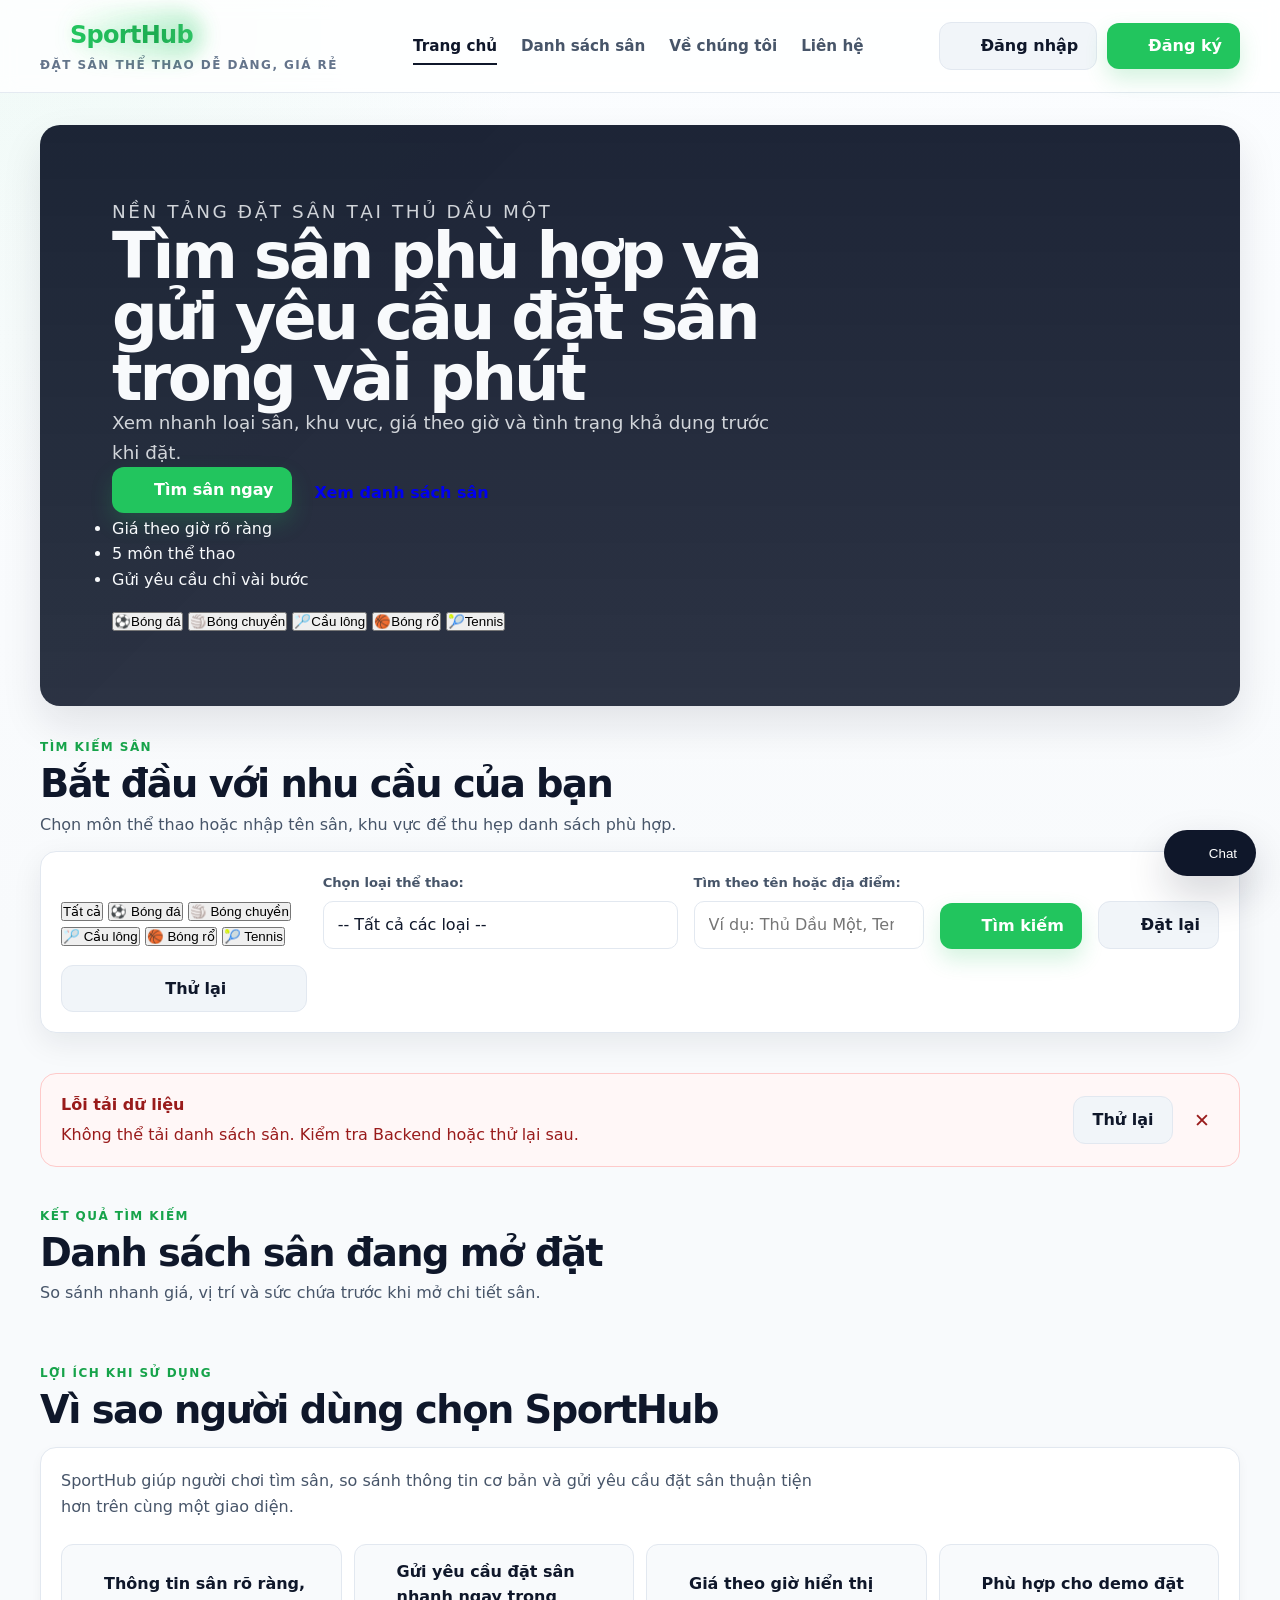
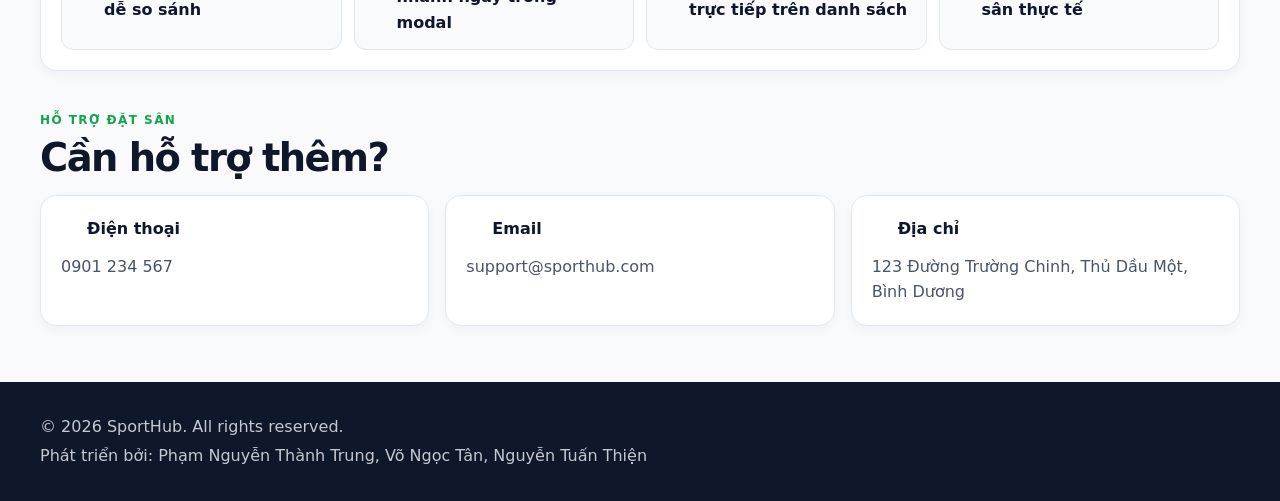
==== Frontend/index.html @ ec02bf55 "feat: add frontend folder and initial UI structure" ====
<!DOCTYPE html>
<html lang="vi">
<head>
    <meta charset="UTF-8">
    <meta name="viewport" content="width=device-width, initial-scale=1.0">
    <meta name="description" content="SportHub - Website đặt sân thể thao trực tuyến">
    <meta name="author" content="Võ Ngọc Tân">
    
    <title>SportHub - Đặt Sân Thể Thao Trực Tuyến</title>
    
    <link rel="stylesheet" href="css/style.css">
</head>
<body>
    <!-- Navigation Bar -->
    <nav class="navbar">
        <div class="container">
            <div class="navbar-brand">
                <h1><i data-lucide="calendar-search" class="brand-mark"></i><span>SportHub</span></h1>
                <p class="subtitle">Đặt sân thể thao dễ dàng, giá rẻ</p>
            </div>
            <div class="nav-menu">
                <ul>
                    <li><a href="#home" class="active">Trang chủ</a></li>
                    <li><a href="#fields">Danh sách sân</a></li>
                    <li><a href="#about">Về chúng tôi</a></li>
                    <li><a href="#contact">Liên hệ</a></li>
                </ul>
            </div>
            <div class="nav-actions">
                <button id="dashboard-nav-btn" class="btn btn-secondary nav-action-btn hidden" type="button">
                    <i data-lucide="layout-dashboard" class="btn-icon"></i>
                    <span>Bảng điều khiển</span>
                </button>
                <button id="open-login-btn" class="btn btn-secondary nav-action-btn" type="button">
                    <i data-lucide="log-in" class="btn-icon"></i>
                    <span>Đăng nhập</span>
                </button>
                <button id="open-register-btn" class="btn btn-primary nav-action-btn" type="button">
                    <i data-lucide="user-plus" class="btn-icon"></i>
                    <span>Đăng ký</span>
                </button>
                <button id="logout-btn" class="btn btn-secondary nav-action-btn hidden" type="button">
                    <i data-lucide="log-out" class="btn-icon"></i>
                    <span>Đăng xuất</span>
                </button>
            </div>
        </div>
    </nav>

    <!-- Hero Section -->
    <section class="hero" id="home">
        <div class="container">
            <div class="hero-content">
                <div class="hero-copy">
                    <p class="hero-kicker"><span class="hero-dot"></span>Nền tảng đặt sân tại Thủ Dầu Một</p>
                    <h2>Tìm sân phù hợp và <span class="hero-highlight">gửi yêu cầu đặt sân</span> trong vài phút</h2>
                    <p>Xem nhanh loại sân, khu vực, giá theo giờ và tình trạng khả dụng trước khi đặt.</p>
                    <div class="hero-cta">
                        <a class="btn btn-primary hero-btn" href="#search-section"><i data-lucide="search" class="btn-icon"></i><span>Tìm sân ngay</span></a>
                        <a class="btn hero-btn-ghost hero-btn" href="#fields"><span>Xem danh sách sân</span><i data-lucide="arrow-right" class="btn-icon"></i></a>
                    </div>
                    <ul class="hero-points">
                        <li>Giá theo giờ rõ ràng</li>
                        <li>5 môn thể thao</li>
                        <li>Gửi yêu cầu chỉ vài bước</li>
                    </ul>
                </div>
                <div class="hero-visual">
                    <button class="sport-tile tile-football" type="button" data-sport="FOOTBALL"><span class="sport-emoji">⚽</span><span class="sport-name">Bóng đá</span></button>
                    <button class="sport-tile tile-volleyball" type="button" data-sport="VOLLEYBALL"><span class="sport-emoji">🏐</span><span class="sport-name">Bóng chuyền</span></button>
                    <button class="sport-tile tile-badminton" type="button" data-sport="BADMINTON"><span class="sport-emoji">🏸</span><span class="sport-name">Cầu lông</span></button>
                    <button class="sport-tile tile-basketball" type="button" data-sport="BASKETBALL"><span class="sport-emoji">🏀</span><span class="sport-name">Bóng rổ</span></button>
                    <button class="sport-tile tile-tennis" type="button" data-sport="TENNIS"><span class="sport-emoji">🎾</span><span class="sport-name">Tennis</span></button>
                </div>
            </div>
        </div>
    </section>

    <!-- Search Section -->
    <section id="search-section" class="filter-section">
        <div class="container">
            <div class="section-heading search-heading">
                <p class="eyebrow">Tìm kiếm sân</p>
                <h2 class="section-title">Bắt đầu với nhu cầu của bạn</h2>
                <p class="section-description">Chọn môn thể thao hoặc nhập tên sân, khu vực để thu hẹp danh sách phù hợp.</p>
            </div>
            <div class="filter-container">
                <div class="sport-chips" role="group" aria-label="Chọn nhanh loại thể thao">
                    <button class="sport-chip active" type="button" data-sport="" aria-pressed="true">Tất cả</button>
                    <button class="sport-chip" type="button" data-sport="FOOTBALL" aria-pressed="false">⚽ Bóng đá</button>
                    <button class="sport-chip" type="button" data-sport="VOLLEYBALL" aria-pressed="false">🏐 Bóng chuyền</button>
                    <button class="sport-chip" type="button" data-sport="BADMINTON" aria-pressed="false">🏸 Cầu lông</button>
                    <button class="sport-chip" type="button" data-sport="BASKETBALL" aria-pressed="false">🏀 Bóng rổ</button>
                    <button class="sport-chip" type="button" data-sport="TENNIS" aria-pressed="false">🎾 Tennis</button>
                </div>
                <div class="filter-group filter-group-hidden">
                    <label for="sport-filter">Chọn loại thể thao:</label>
                    <select id="sport-filter">
                        <option value="">-- Tất cả các loại --</option>
                        <option value="FOOTBALL">Bóng đá</option>
                        <option value="VOLLEYBALL">Bóng chuyền</option>
                        <option value="BADMINTON">Cầu lông</option>
                        <option value="BASKETBALL">Bóng rổ</option>
                        <option value="TENNIS">Tennis</option>
                    </select>
                </div>
                <div class="filter-group search-group">
                    <label for="field-search">Tìm theo tên hoặc địa điểm:</label>
                    <input id="field-search" type="search" placeholder="Ví dụ: Thủ Dầu Một, Tennis..." autocomplete="off">
                </div>
                <button id="search-btn" class="btn btn-primary"><i data-lucide="search" class="btn-icon"></i><span>Tìm kiếm</span></button>
                <button id="reset-btn" class="btn btn-secondary"><i data-lucide="rotate-ccw" class="btn-icon"></i><span>Đặt lại</span></button>
                <button id="retry-btn" class="btn btn-secondary hidden" type="button"><i data-lucide="refresh-cw" class="btn-icon"></i><span>Thử lại</span></button>
            </div>
        </div>
    </section>

    <!-- State Section -->
    <section id="state-section" class="state-section hidden">
        <div class="container state-stack">
            <div id="loading" class="loading-spinner hidden">
                <div class="spinner"></div>
                <p>Đang tải dữ liệu...</p>
            </div>

            <div id="error-message" class="error-alert hidden" role="alert" aria-live="polite">
                <div class="error-copy">
                    <strong>Lỗi tải dữ liệu</strong>
                    <span id="error-text"></span>
                </div>
                <div class="error-actions">
                    <button id="error-retry-btn" class="btn btn-secondary retry-button hidden" type="button">Thử lại</button>
                    <button class="close-btn" type="button" aria-label="Đóng thông báo lỗi">✕</button>
                </div>
            </div>

            <div id="no-results" class="no-results hidden">
                <p id="no-results-text">Không tìm thấy sân phù hợp. Vui lòng thử lại với các tiêu chí khác.</p>
            </div>
        </div>
    </section>

    <!-- Result Section -->
    <section id="fields" class="fields-section result-section">
        <div class="container">
            <div class="section-heading">
                <p class="eyebrow">Kết quả tìm kiếm</p>
                <h2 class="section-title">Danh sách sân đang mở đặt</h2>
                <p class="section-description">So sánh nhanh giá, vị trí và sức chứa trước khi mở chi tiết sân.</p>
            </div>

            <!-- Fields Grid -->
            <div id="fields-grid" class="fields-grid">
                <!-- Fields will be loaded here by JavaScript -->
            </div>
        </div>
    </section>

    <!-- Stats Section -->
    <section id="stats-section" class="stats-section hidden">
        <div class="container">
            <div class="section-heading">
                <p class="eyebrow">Số liệu hiện có</p>
                <h2 class="section-title">Tổng quan kết quả</h2>
            </div>
            <div class="stats-container">
                <div class="stat-item">
                    <span class="stat-number" id="total-fields">0</span>
                    <span class="stat-label">Tổng sân</span>
                </div>
                <div class="stat-item">
                    <span class="stat-number" id="available-fields">0</span>
                    <span class="stat-label">Sân khả dụng</span>
                </div>
            </div>
        </div>
    </section>

    <!-- Why Choose Us -->
    <section id="about" class="about-section">
        <div class="container">
            <div class="section-heading">
                <p class="eyebrow">Lợi ích khi sử dụng</p>
                <h2 class="section-title">Vì sao người dùng chọn SportHub</h2>
            </div>
            <div class="about-content">
                <p>SportHub giúp người chơi tìm sân, so sánh thông tin cơ bản và gửi yêu cầu đặt sân thuận tiện hơn trên cùng một giao diện.</p>
                <ul class="features">
                    <li><i data-lucide="check" class="feature-icon"></i><span>Thông tin sân rõ ràng, dễ so sánh</span></li>
                    <li><i data-lucide="check" class="feature-icon"></i><span>Gửi yêu cầu đặt sân nhanh ngay trong modal</span></li>
                    <li><i data-lucide="check" class="feature-icon"></i><span>Giá theo giờ hiển thị trực tiếp trên danh sách</span></li>
                    <li><i data-lucide="check" class="feature-icon"></i><span>Phù hợp cho demo đặt sân thực tế</span></li>
                </ul>
            </div>
        </div>
    </section>

    <!-- Contact Section -->
    <section id="contact" class="contact-section">
        <div class="container">
            <div class="section-heading">
                <p class="eyebrow">Hỗ trợ đặt sân</p>
                <h2 class="section-title">Cần hỗ trợ thêm?</h2>
            </div>
            <div class="contact-info">
                <div class="contact-item">
                    <h4><i data-lucide="phone" class="contact-icon"></i><span>Điện thoại</span></h4>
                    <p>0901 234 567</p>
                </div>
                <div class="contact-item">
                    <h4><i data-lucide="mail" class="contact-icon"></i><span>Email</span></h4>
                    <p>support@sporthub.com</p>
                </div>
                <div class="contact-item">
                    <h4><i data-lucide="map-pin" class="contact-icon"></i><span>Địa chỉ</span></h4>
                    <p>123 Đường Trường Chinh, Thủ Dầu Một, Bình Dương</p>
                </div>
            </div>
        </div>
    </section>

    <!-- Footer -->
    <footer class="footer">
        <div class="container">
            <p>&copy; 2026 SportHub. All rights reserved.</p>
            <p>Phát triển bởi: Phạm Nguyễn Thành Trung, Võ Ngọc Tân, Nguyễn Tuấn Thiện</p>
        </div>
    </footer>

    <button id="chatbot-toggle" class="chatbot-toggle" type="button" aria-label="Mở chat hỗ trợ">
        <i data-lucide="message-circle" class="btn-icon"></i>
        <span>Chat</span>
    </button>

    <section id="chatbot-panel" class="chatbot-panel hidden" aria-label="Chatbot hỗ trợ SportHub">
        <div class="chatbot-header">
            <div>
                <p class="chatbot-eyebrow">SportHub Assistant</p>
                <h3>Hỏi nhanh về đặt sân</h3>
            </div>
            <button id="chatbot-close" class="chatbot-close" type="button" aria-label="Đóng chat">
                <i data-lucide="x" class="btn-icon"></i>
            </button>
        </div>
        <div id="chatbot-messages" class="chatbot-messages">
            <article class="chatbot-message bot">
                <p>Xin chào. Mình có thể hỗ trợ tìm sân, giải thích giá, hoặc hướng dẫn đặt sân.</p>
            </article>
        </div>
        <form id="chatbot-form" class="chatbot-form">
            <div class="chatbot-input-row">
                <textarea id="chatbot-input" rows="2" placeholder="Ví dụ: Sân bóng đá nào còn phù hợp cho 10 người tối mai?" required></textarea>
                <button class="btn btn-primary chatbot-send" type="submit">Gửi</button>
            </div>
        </form>
    </section>

    <!-- Auth Modal -->
    <div id="auth-modal" class="modal hidden" role="dialog" aria-modal="true" aria-labelledby="auth-modal-title" aria-describedby="auth-modal-description" aria-hidden="true">
        <div class="modal-content auth-modal-content" tabindex="-1">
            <button class="close-modal" id="close-auth-modal-btn" type="button" aria-label="Đóng cửa sổ đăng nhập">&times;</button>
            <h2 id="auth-modal-title">Đăng nhập</h2>
            <p id="auth-modal-description" class="secondary-text">Dùng tài khoản demo hoặc tạo tài khoản customer mới để đặt sân.</p>
            <div class="auth-tabs">
                <button id="auth-login-tab" class="auth-tab active" type="button">Đăng nhập</button>
                <button id="auth-register-tab" class="auth-tab" type="button">Đăng ký</button>
            </div>
            <form id="login-form" class="auth-form">
                <label class="form-field">
                    <span>Email</span>
                    <input id="login-email" type="email" autocomplete="email" required>
                </label>
                <label class="form-field">
                    <span>Mật khẩu</span>
                    <input id="login-password" type="password" autocomplete="current-password" required>
                </label>
                <button class="btn btn-primary auth-submit" type="submit">Đăng nhập</button>
            </form>
            <form id="register-form" class="auth-form hidden">
                <label class="form-field">
                    <span>Họ và tên</span>
                    <input id="register-name" type="text" autocomplete="name" required>
                </label>
                <label class="form-field">
                    <span>Email</span>
                    <input id="register-email" type="email" autocomplete="email" required>
                </label>
                <label class="form-field">
                    <span>Số điện thoại</span>
                    <input id="register-phone" type="tel" autocomplete="tel" required>
                </label>
                <label class="form-field">
                    <span>Mật khẩu</span>
                    <input id="register-password" type="password" autocomplete="new-password" required>
                </label>
                <label class="form-field">
                    <span>Xác nhận mật khẩu</span>
                    <input id="register-confirm-password" type="password" autocomplete="new-password" required>
                </label>
                <button class="btn btn-primary auth-submit" type="submit">Tạo tài khoản</button>
            </form>
            <p id="auth-feedback" class="booking-feedback hidden"></p>
        </div>
    </div>

    <!-- Modal for Field Details -->
    <div id="field-modal" class="modal hidden" role="dialog" aria-modal="true" aria-labelledby="modal-field-name" aria-describedby="modal-field-description" aria-hidden="true">
        <div class="modal-content" tabindex="-1">
            <button class="close-modal" id="close-modal-btn" type="button" aria-label="Đóng cửa sổ chi tiết">&times;</button>
            <h2 id="modal-field-name"></h2>
            <img id="modal-field-image" src="" alt="Sân" class="modal-image">
            <div class="modal-details">
                <p><strong>Địa chỉ:</strong> <span id="modal-field-location"></span></p>
                <p><strong>Loại thể thao:</strong> <span id="modal-field-sport"></span></p>
                <p><strong>Giá tiền:</strong> <span id="modal-field-price"></span> VND/giờ</p>
                <p><strong>Sức chứa:</strong> <span id="modal-field-capacity"></span> người</p>
                <p><strong>Mô tả:</strong> <span id="modal-field-description"></span></p>
                <p><strong>Trạng thái:</strong> <span id="modal-field-status"></span></p>
            </div>
            <div class="modal-divider"></div>
            <div class="booking-panel">
                <h3 class="modal-section-title">Đặt sân demo</h3>
                <p class="secondary-text">Điền thông tin tối thiểu để mô phỏng luồng đặt sân.</p>
                <form id="booking-form" class="booking-form" novalidate>
                    <div class="booking-grid">
                        <label class="form-field">
                            <span>Ngày đặt</span>
                            <input id="booking-date" name="bookingDate" type="date" required>
                        </label>
                        <label class="form-field">
                            <span>Giờ bắt đầu</span>
                            <input id="booking-start-time" name="startTime" type="time" required>
                        </label>
                        <label class="form-field">
                            <span>Giờ kết thúc</span>
                            <input id="booking-end-time" name="endTime" type="time" required>
                        </label>
                        <label class="form-field">
                            <span>Số điện thoại</span>
                            <input id="booking-phone" name="phone" type="tel" placeholder="0901 234 567" required>
                        </label>
                    </div>
                    <label class="form-field">
                        <span>Ghi chú</span>
                        <textarea id="booking-notes" name="notes" rows="3" placeholder="Yêu cầu thêm, số lượng người, giờ ưu tiên..."></textarea>
                    </label>
                    <div class="modal-actions">
                        <button class="btn btn-primary" type="submit">Gửi yêu cầu</button>
                        <button class="btn btn-secondary" id="cancel-booking-btn" type="button">Hủy</button>
                    </div>
                    <p id="booking-feedback" class="booking-feedback hidden"></p>
                </form>
            </div>
        </div>
    </div>

    <!-- Scripts -->
    <script id="sporthub-config" type="application/json">{"apiBaseUrl":"http://localhost:8081/api"}</script>
    <script src="https://unpkg.com/lucide@latest"></script>
    <script src="js/config.js"></script>
    <script src="js/main.js"></script>
    <script src="js/home-ui.js"></script>
</body>
</html>
---- Frontend/css/style.css ----
@import url("base.css");
@import url("home.css");
@import url("components.css");
@import url("auth-chat.css");
@import url("admin.css");
@import url("bookings.css");
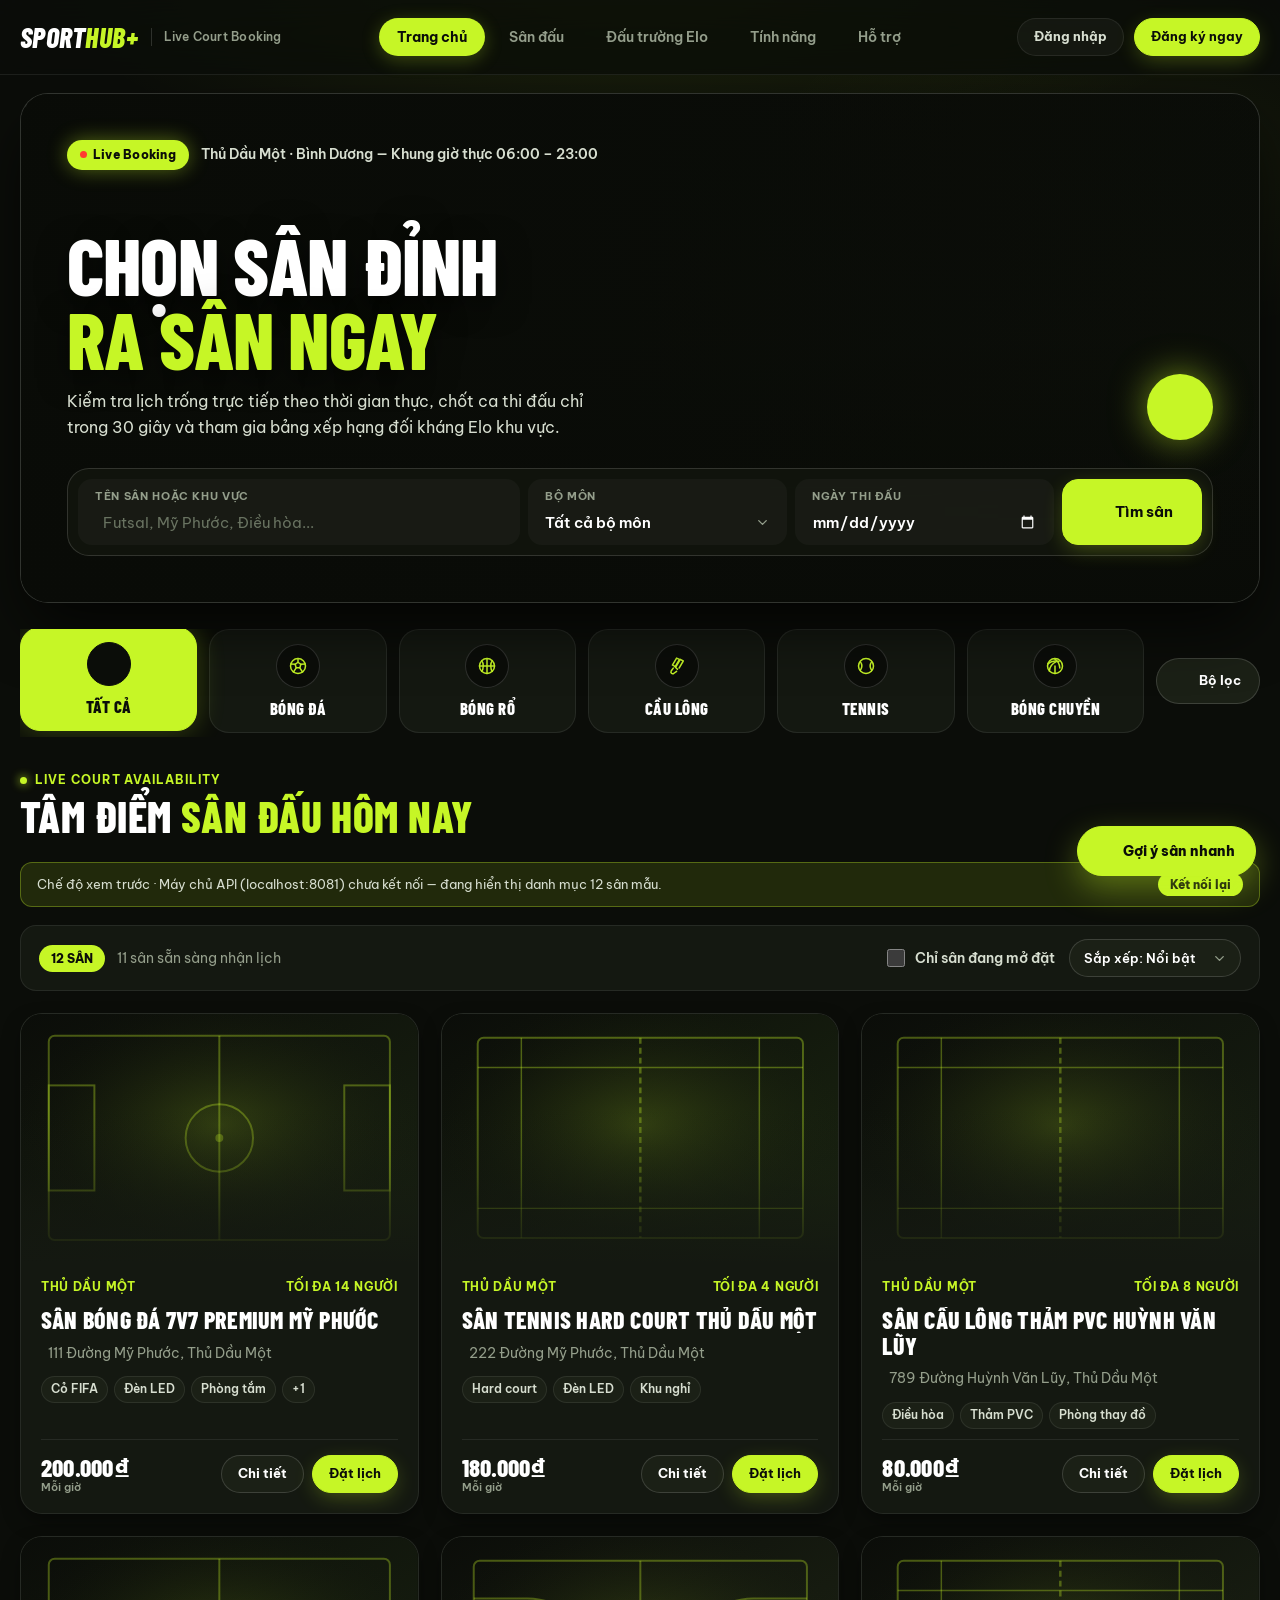
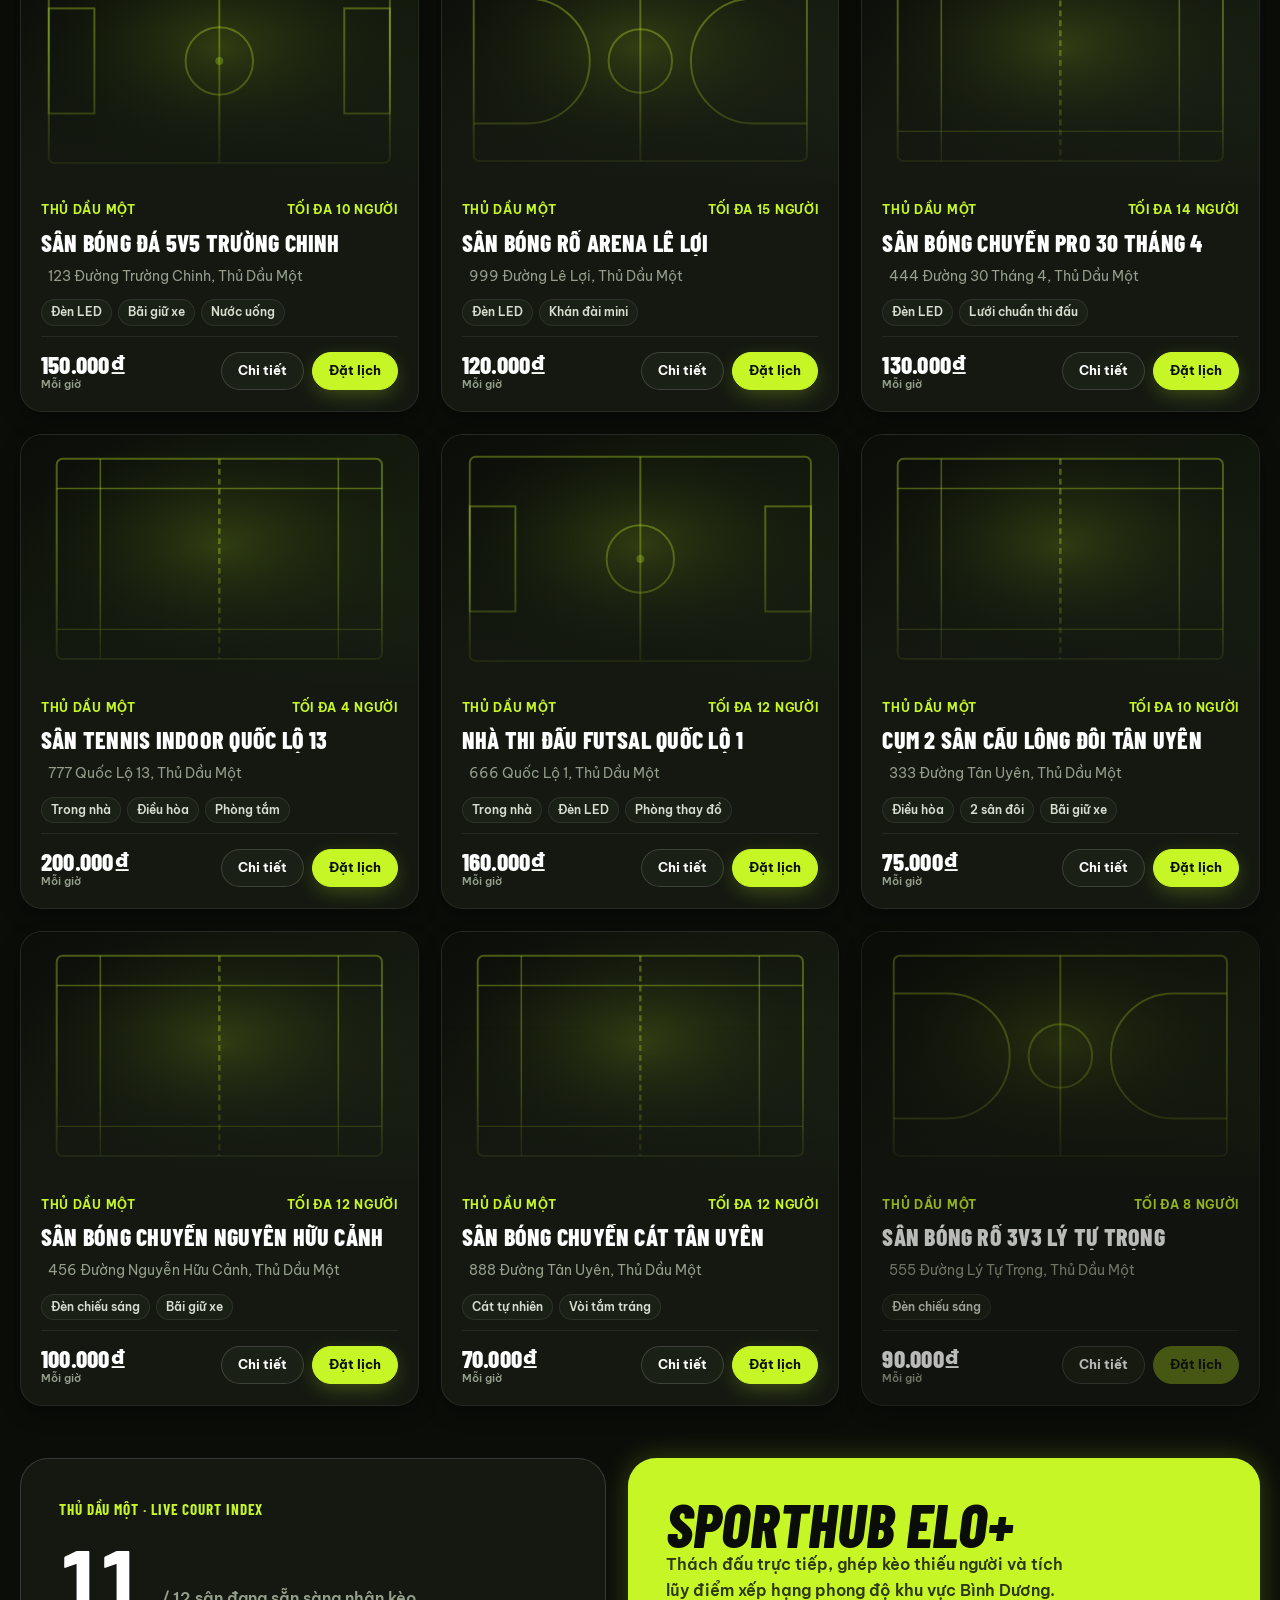
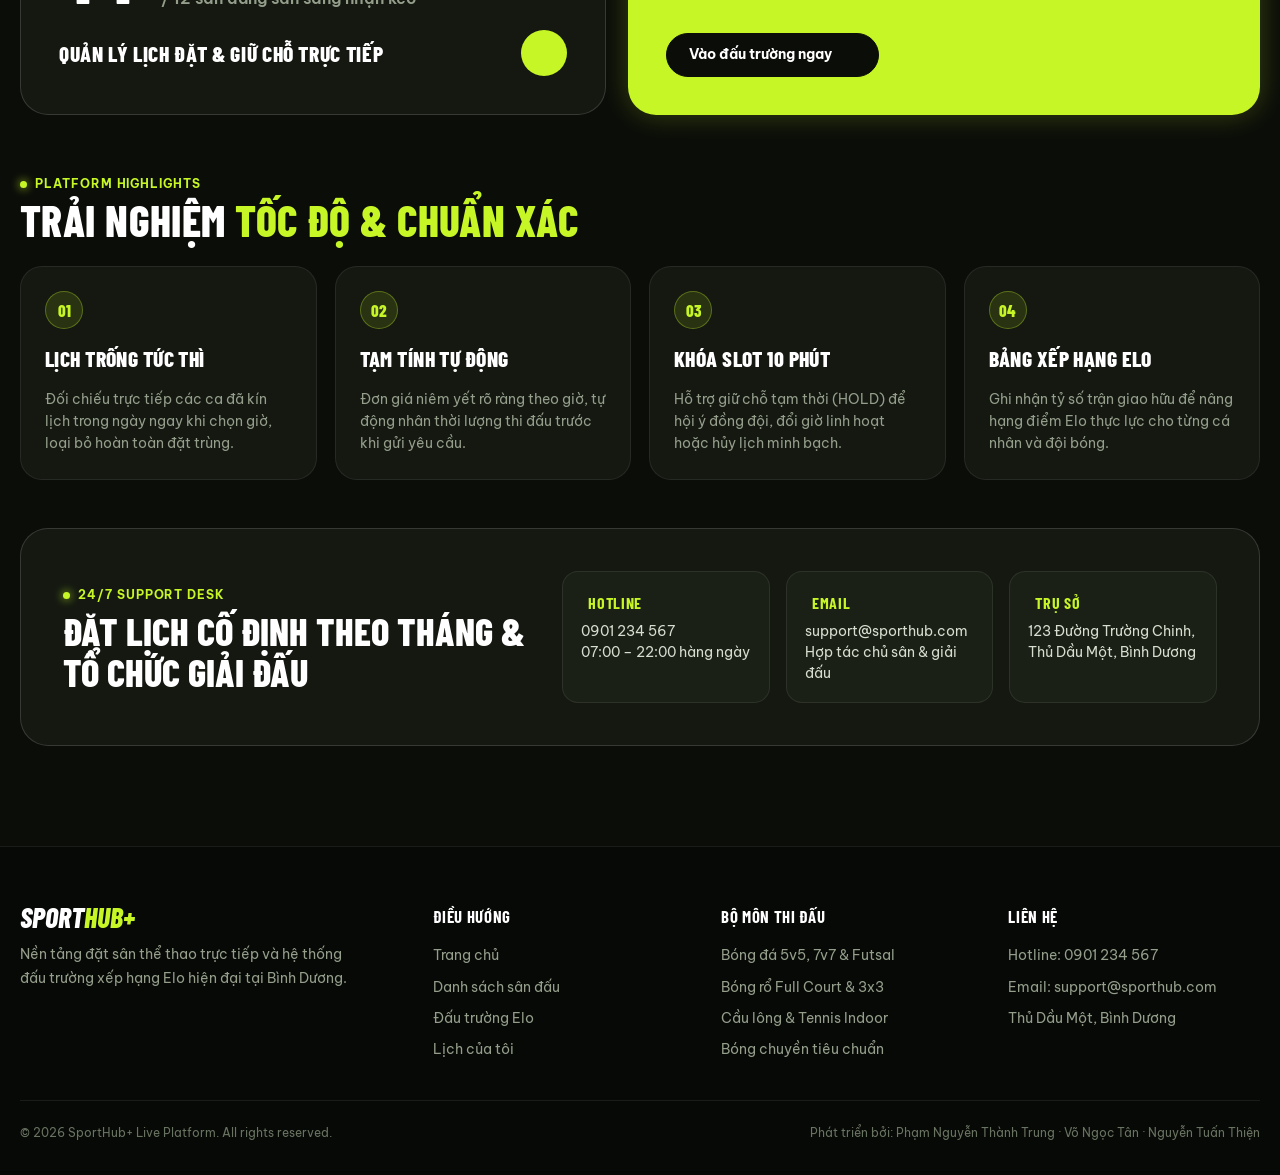
==== commit bf2b6fd4: "feat(frontend): redesign SportHub+ UI in modern dark-volt streaming style and sync dev admin" ====
--- a/Frontend/index.html
+++ b/Frontend/index.html
@@ -3,353 +3,586 @@
 <head>
     <meta charset="UTF-8">
     <meta name="viewport" content="width=device-width, initial-scale=1.0">
-    <meta name="description" content="SportHub - Website đặt sân thể thao trực tuyến">
-    <meta name="author" content="Võ Ngọc Tân">
-    
-    <title>SportHub - Đặt Sân Thể Thao Trực Tuyến</title>
-    
+    <meta name="description" content="SportHub+ — Nền tảng đặt sân thể thao trực tiếp và bảng xếp hạng giao hữu Elo tại Bình Dương">
+    <meta name="author" content="SportHub Team">
+    <title>SportHub+ — Đặt Sân Trực Tuyến &amp; Đấu Trường Giao Hữu</title>
+    <link rel="preconnect" href="https://fonts.googleapis.com">
+    <link rel="preconnect" href="https://fonts.gstatic.com" crossorigin>
+    <link rel="icon" type="image/svg+xml" href="data:image/svg+xml,%3Csvg xmlns='http://www.w3.org/2000/svg' viewBox='0 0 32 32'%3E%3Crect width='32' height='32' rx='8' fill='%23c6f626'/%3E%3Ctext x='6' y='23' font-family='sans-serif' font-style='italic' font-weight='900' font-size='18' fill='%230b0d09'%3ES+%3C/text%3E%3C/svg%3E">
     <link rel="stylesheet" href="css/style.css">
 </head>
 <body>
-    <!-- Navigation Bar -->
-    <nav class="navbar">
-        <div class="container">
-            <div class="navbar-brand">
-                <h1><i data-lucide="calendar-search" class="brand-mark"></i><span>SportHub</span></h1>
-                <p class="subtitle">Đặt sân thể thao dễ dàng, giá rẻ</p>
-            </div>
-            <div class="nav-menu">
-                <ul>
+    <!-- Broadcast Streaming Navigation Bar -->
+    <header class="navbar">
+        <div class="container navbar-inner">
+            <a href="index.html" class="navbar-brand" aria-label="Trang chủ SportHub">
+                <span class="brand-wordmark">
+                    <span class="brand-title">Sport<em>Hub</em></span>
+                    <span class="brand-subtitle">Live Court Booking</span>
+                </span>
+            </a>
+
+            <nav aria-label="Điều hướng chính">
+                <ul class="nav-links">
                     <li><a href="#home" class="active">Trang chủ</a></li>
-                    <li><a href="#fields">Danh sách sân</a></li>
-                    <li><a href="#about">Về chúng tôi</a></li>
-                    <li><a href="#contact">Liên hệ</a></li>
+                    <li><a href="#fields">Sân đấu</a></li>
+                    <li><a href="matches.html">Đấu trường Elo</a></li>
+                    <li><a href="#about">Tính năng</a></li>
+                    <li><a href="#contact">Hỗ trợ</a></li>
                 </ul>
-            </div>
+            </nav>
+
             <div class="nav-actions">
-                <button id="dashboard-nav-btn" class="btn btn-secondary nav-action-btn hidden" type="button">
-                    <i data-lucide="layout-dashboard" class="btn-icon"></i>
-                    <span>Bảng điều khiển</span>
-                </button>
-                <button id="open-login-btn" class="btn btn-secondary nav-action-btn" type="button">
-                    <i data-lucide="log-in" class="btn-icon"></i>
+                <div class="user-pill hidden desktop-only" data-user-pill>
+                    <span class="user-avatar" aria-hidden="true">U</span>
+                    <span class="user-meta">
+                        <span class="user-name">Người dùng</span>
+                        <span class="user-role">Thành viên</span>
+                    </span>
+                </div>
+                <button id="dashboard-nav-btn" class="btn btn-secondary btn-sm hidden desktop-only" type="button" data-auth-action="dashboard">
+                    <i data-lucide="layout-dashboard" class="btn-icon" aria-hidden="true"></i>
+                    <span>Lịch của tôi</span>
+                </button>
+                <button id="open-login-btn" class="btn btn-ghost btn-sm desktop-only" type="button" data-auth-action="login">
                     <span>Đăng nhập</span>
                 </button>
-                <button id="open-register-btn" class="btn btn-primary nav-action-btn" type="button">
-                    <i data-lucide="user-plus" class="btn-icon"></i>
-                    <span>Đăng ký</span>
-                </button>
-                <button id="logout-btn" class="btn btn-secondary nav-action-btn hidden" type="button">
-                    <i data-lucide="log-out" class="btn-icon"></i>
+                <button id="open-register-btn" class="btn btn-primary btn-sm desktop-only" type="button" data-auth-action="register">
+                    <span>Đăng ký ngay</span>
+                </button>
+                <button id="logout-btn" class="btn btn-ghost btn-sm hidden desktop-only" type="button" data-auth-action="logout">
+                    <i data-lucide="log-out" class="btn-icon" aria-hidden="true"></i>
                     <span>Đăng xuất</span>
                 </button>
-            </div>
-        </div>
-    </nav>
-
-    <!-- Hero Section -->
-    <section class="hero" id="home">
-        <div class="container">
-            <div class="hero-content">
-                <div class="hero-copy">
-                    <p class="hero-kicker"><span class="hero-dot"></span>Nền tảng đặt sân tại Thủ Dầu Một</p>
-                    <h2>Tìm sân phù hợp và <span class="hero-highlight">gửi yêu cầu đặt sân</span> trong vài phút</h2>
-                    <p>Xem nhanh loại sân, khu vực, giá theo giờ và tình trạng khả dụng trước khi đặt.</p>
-                    <div class="hero-cta">
-                        <a class="btn btn-primary hero-btn" href="#search-section"><i data-lucide="search" class="btn-icon"></i><span>Tìm sân ngay</span></a>
-                        <a class="btn hero-btn-ghost hero-btn" href="#fields"><span>Xem danh sách sân</span><i data-lucide="arrow-right" class="btn-icon"></i></a>
-                    </div>
-                    <ul class="hero-points">
-                        <li>Giá theo giờ rõ ràng</li>
-                        <li>5 môn thể thao</li>
-                        <li>Gửi yêu cầu chỉ vài bước</li>
-                    </ul>
-                </div>
-                <div class="hero-visual">
-                    <button class="sport-tile tile-football" type="button" data-sport="FOOTBALL"><span class="sport-emoji">⚽</span><span class="sport-name">Bóng đá</span></button>
-                    <button class="sport-tile tile-volleyball" type="button" data-sport="VOLLEYBALL"><span class="sport-emoji">🏐</span><span class="sport-name">Bóng chuyền</span></button>
-                    <button class="sport-tile tile-badminton" type="button" data-sport="BADMINTON"><span class="sport-emoji">🏸</span><span class="sport-name">Cầu lông</span></button>
-                    <button class="sport-tile tile-basketball" type="button" data-sport="BASKETBALL"><span class="sport-emoji">🏀</span><span class="sport-name">Bóng rổ</span></button>
-                    <button class="sport-tile tile-tennis" type="button" data-sport="TENNIS"><span class="sport-emoji">🎾</span><span class="sport-name">Tennis</span></button>
-                </div>
-            </div>
-        </div>
-    </section>
-
-    <!-- Search Section -->
-    <section id="search-section" class="filter-section">
-        <div class="container">
-            <div class="section-heading search-heading">
-                <p class="eyebrow">Tìm kiếm sân</p>
-                <h2 class="section-title">Bắt đầu với nhu cầu của bạn</h2>
-                <p class="section-description">Chọn môn thể thao hoặc nhập tên sân, khu vực để thu hẹp danh sách phù hợp.</p>
-            </div>
-            <div class="filter-container">
-                <div class="sport-chips" role="group" aria-label="Chọn nhanh loại thể thao">
-                    <button class="sport-chip active" type="button" data-sport="" aria-pressed="true">Tất cả</button>
-                    <button class="sport-chip" type="button" data-sport="FOOTBALL" aria-pressed="false">⚽ Bóng đá</button>
-                    <button class="sport-chip" type="button" data-sport="VOLLEYBALL" aria-pressed="false">🏐 Bóng chuyền</button>
-                    <button class="sport-chip" type="button" data-sport="BADMINTON" aria-pressed="false">🏸 Cầu lông</button>
-                    <button class="sport-chip" type="button" data-sport="BASKETBALL" aria-pressed="false">🏀 Bóng rổ</button>
-                    <button class="sport-chip" type="button" data-sport="TENNIS" aria-pressed="false">🎾 Tennis</button>
-                </div>
-                <div class="filter-group filter-group-hidden">
-                    <label for="sport-filter">Chọn loại thể thao:</label>
-                    <select id="sport-filter">
-                        <option value="">-- Tất cả các loại --</option>
-                        <option value="FOOTBALL">Bóng đá</option>
-                        <option value="VOLLEYBALL">Bóng chuyền</option>
-                        <option value="BADMINTON">Cầu lông</option>
-                        <option value="BASKETBALL">Bóng rổ</option>
-                        <option value="TENNIS">Tennis</option>
-                    </select>
-                </div>
-                <div class="filter-group search-group">
-                    <label for="field-search">Tìm theo tên hoặc địa điểm:</label>
-                    <input id="field-search" type="search" placeholder="Ví dụ: Thủ Dầu Một, Tennis..." autocomplete="off">
-                </div>
-                <button id="search-btn" class="btn btn-primary"><i data-lucide="search" class="btn-icon"></i><span>Tìm kiếm</span></button>
-                <button id="reset-btn" class="btn btn-secondary"><i data-lucide="rotate-ccw" class="btn-icon"></i><span>Đặt lại</span></button>
-                <button id="retry-btn" class="btn btn-secondary hidden" type="button"><i data-lucide="refresh-cw" class="btn-icon"></i><span>Thử lại</span></button>
-            </div>
-        </div>
-    </section>
-
-    <!-- State Section -->
-    <section id="state-section" class="state-section hidden">
-        <div class="container state-stack">
-            <div id="loading" class="loading-spinner hidden">
-                <div class="spinner"></div>
-                <p>Đang tải dữ liệu...</p>
-            </div>
-
-            <div id="error-message" class="error-alert hidden" role="alert" aria-live="polite">
-                <div class="error-copy">
-                    <strong>Lỗi tải dữ liệu</strong>
-                    <span id="error-text"></span>
-                </div>
-                <div class="error-actions">
-                    <button id="error-retry-btn" class="btn btn-secondary retry-button hidden" type="button">Thử lại</button>
-                    <button class="close-btn" type="button" aria-label="Đóng thông báo lỗi">✕</button>
-                </div>
-            </div>
-
-            <div id="no-results" class="no-results hidden">
-                <p id="no-results-text">Không tìm thấy sân phù hợp. Vui lòng thử lại với các tiêu chí khác.</p>
-            </div>
-        </div>
-    </section>
-
-    <!-- Result Section -->
-    <section id="fields" class="fields-section result-section">
-        <div class="container">
-            <div class="section-heading">
-                <p class="eyebrow">Kết quả tìm kiếm</p>
-                <h2 class="section-title">Danh sách sân đang mở đặt</h2>
-                <p class="section-description">So sánh nhanh giá, vị trí và sức chứa trước khi mở chi tiết sân.</p>
-            </div>
-
-            <!-- Fields Grid -->
-            <div id="fields-grid" class="fields-grid">
-                <!-- Fields will be loaded here by JavaScript -->
-            </div>
-        </div>
-    </section>
-
-    <!-- Stats Section -->
-    <section id="stats-section" class="stats-section hidden">
-        <div class="container">
-            <div class="section-heading">
-                <p class="eyebrow">Số liệu hiện có</p>
-                <h2 class="section-title">Tổng quan kết quả</h2>
-            </div>
-            <div class="stats-container">
-                <div class="stat-item">
-                    <span class="stat-number" id="total-fields">0</span>
-                    <span class="stat-label">Tổng sân</span>
-                </div>
-                <div class="stat-item">
-                    <span class="stat-number" id="available-fields">0</span>
-                    <span class="stat-label">Sân khả dụng</span>
-                </div>
-            </div>
-        </div>
-    </section>
-
-    <!-- Why Choose Us -->
-    <section id="about" class="about-section">
-        <div class="container">
-            <div class="section-heading">
-                <p class="eyebrow">Lợi ích khi sử dụng</p>
-                <h2 class="section-title">Vì sao người dùng chọn SportHub</h2>
-            </div>
-            <div class="about-content">
-                <p>SportHub giúp người chơi tìm sân, so sánh thông tin cơ bản và gửi yêu cầu đặt sân thuận tiện hơn trên cùng một giao diện.</p>
-                <ul class="features">
-                    <li><i data-lucide="check" class="feature-icon"></i><span>Thông tin sân rõ ràng, dễ so sánh</span></li>
-                    <li><i data-lucide="check" class="feature-icon"></i><span>Gửi yêu cầu đặt sân nhanh ngay trong modal</span></li>
-                    <li><i data-lucide="check" class="feature-icon"></i><span>Giá theo giờ hiển thị trực tiếp trên danh sách</span></li>
-                    <li><i data-lucide="check" class="feature-icon"></i><span>Phù hợp cho demo đặt sân thực tế</span></li>
+                <button id="mobile-menu-open" class="nav-mobile-toggle" type="button" aria-label="Mở menu điều hướng" aria-controls="mobile-nav-drawer">
+                    <i data-lucide="menu" aria-hidden="true"></i>
+                </button>
+            </div>
+        </div>
+    </header>
+
+    <!-- Mobile Navigation Drawer -->
+    <div id="mobile-nav-drawer" class="mobile-drawer hidden" aria-hidden="true" role="dialog" aria-modal="true" aria-label="Menu điều hướng">
+        <div class="mobile-drawer-panel">
+            <div class="mobile-drawer-head">
+                <strong>SportHub+ Menu</strong>
+                <button id="mobile-menu-close" class="icon-btn" type="button" aria-label="Đóng menu">
+                    <i data-lucide="x" aria-hidden="true"></i>
+                </button>
+            </div>
+            <div class="user-pill hidden" data-user-pill>
+                <span class="user-avatar" aria-hidden="true">U</span>
+                <span class="user-meta">
+                    <span class="user-name">Người dùng</span>
+                    <span class="user-role">Thành viên</span>
+                </span>
+            </div>
+            <ul class="mobile-drawer-links">
+                <li><a href="#home" class="active"><i data-lucide="flame" class="btn-icon"></i><span>Trang chủ</span></a></li>
+                <li><a href="#fields"><i data-lucide="map-pinned" class="btn-icon"></i><span>Danh sách sân đấu</span></a></li>
+                <li><a href="matches.html"><i data-lucide="swords" class="btn-icon"></i><span>Đấu trường &amp; Elo</span></a></li>
+                <li><a href="#about"><i data-lucide="zap" class="btn-icon"></i><span>Tính năng</span></a></li>
+                <li><a href="#contact"><i data-lucide="phone-call" class="btn-icon"></i><span>Hỗ trợ</span></a></li>
+            </ul>
+            <div class="mobile-drawer-actions">
+                <button class="btn btn-secondary hidden" type="button" data-auth-action="dashboard">
+                    <span>Lịch của tôi</span>
+                </button>
+                <button class="btn btn-secondary" type="button" data-auth-action="login">
+                    <span>Đăng nhập</span>
+                </button>
+                <button class="btn btn-primary" type="button" data-auth-action="register">
+                    <span>Đăng ký ngay</span>
+                </button>
+                <button class="btn btn-danger-soft hidden" type="button" data-auth-action="logout">
+                    <span>Đăng xuất</span>
+                </button>
+            </div>
+        </div>
+    </div>
+
+    <main>
+        <!-- Cinematic Full-Bleed Sports Streaming Hero -->
+        <section class="hero" id="home">
+            <div class="container">
+                <div class="hero-showcase">
+                    <div class="hero-bg-media" aria-hidden="true">
+                        <img
+                            src="https://images.unsplash.com/photo-1546519638-68e109498ffc?auto=format&fit=crop&w=1800&q=85"
+                            alt=""
+                            data-sport-fallback="BASKETBALL"
+                            onerror="handleSportHubImageError(this)"
+                        >
+                        <div class="hero-bg-scrim"></div>
+                    </div>
+
+                    <div class="hero-top-bar">
+                        <div class="hero-live-cluster">
+                            <span class="live-volt-pill"><span class="live-volt-dot"></span>Live Booking</span>
+                            <span class="hero-matchup-tag">Thủ Dầu Một · Bình Dương — Khung giờ thực 06:00 – 23:00</span>
+                        </div>
+                    </div>
+
+                    <div class="hero-body-row">
+                        <div class="hero-headline-block">
+                            <h1>Chọn sân đỉnh<br><em>Ra sân ngay</em></h1>
+                            <p class="hero-lead">Kiểm tra lịch trống trực tiếp theo thời gian thực, chốt ca thi đấu chỉ trong 30 giây và tham gia bảng xếp hạng đối kháng Elo khu vực.</p>
+                        </div>
+                        <a href="#fields" class="hero-play-orb" aria-label="Khám phá danh sách sân ngay">
+                            <i data-lucide="play" aria-hidden="true"></i>
+                        </a>
+                    </div>
+
+                    <!-- Frosted Dark Glass Command Search Bar -->
+                    <form id="hero-search-form" class="hero-search-bar" role="search">
+                        <div class="hero-search-field">
+                            <label for="field-search">Tên sân hoặc khu vực</label>
+                            <div class="hero-search-input-wrap">
+                                <i data-lucide="search" aria-hidden="true"></i>
+                                <input id="field-search" type="search" placeholder="Futsal, Mỹ Phước, Điều hòa..." autocomplete="off">
+                            </div>
+                        </div>
+                        <div class="hero-search-field">
+                            <label for="sport-filter">Bộ môn</label>
+                            <select id="sport-filter">
+                                <option value="">Tất cả bộ môn</option>
+                                <option value="FOOTBALL">Bóng đá</option>
+                                <option value="VOLLEYBALL">Bóng chuyền</option>
+                                <option value="BADMINTON">Cầu lông</option>
+                                <option value="BASKETBALL">Bóng rổ</option>
+                                <option value="TENNIS">Tennis</option>
+                            </select>
+                        </div>
+                        <div class="hero-search-field">
+                            <label for="filter-date">Ngày thi đấu</label>
+                            <input id="filter-date" type="date">
+                        </div>
+                        <button id="search-btn" class="btn btn-primary" type="submit">
+                            <i data-lucide="search" class="btn-icon" aria-hidden="true"></i>
+                            <span>Tìm sân</span>
+                        </button>
+                    </form>
+                </div>
+            </div>
+        </section>
+
+        <!-- "TOP SPORTS" Tile Bar (Matches "TOP TEAMS" Volt Cards in Dribbble Shot) -->
+        <section id="search-section" class="filter-section">
+            <div class="container">
+                <div class="sport-chips-bar" role="group" aria-label="Chọn bộ môn thi đấu">
+                    <button class="sport-chip active" type="button" data-sport="" aria-pressed="true">
+                        <span class="sport-chip-icon"><i data-lucide="flame" aria-hidden="true"></i></span>
+                        <span>Tất cả</span>
+                    </button>
+                    <button class="sport-chip" type="button" data-sport="FOOTBALL" aria-pressed="false">
+                        <span class="sport-chip-icon" data-sport-svg="FOOTBALL"></span>
+                        <span>Bóng đá</span>
+                    </button>
+                    <button class="sport-chip" type="button" data-sport="BASKETBALL" aria-pressed="false">
+                        <span class="sport-chip-icon" data-sport-svg="BASKETBALL"></span>
+                        <span>Bóng rổ</span>
+                    </button>
+                    <button class="sport-chip" type="button" data-sport="BADMINTON" aria-pressed="false">
+                        <span class="sport-chip-icon" data-sport-svg="BADMINTON"></span>
+                        <span>Cầu lông</span>
+                    </button>
+                    <button class="sport-chip" type="button" data-sport="TENNIS" aria-pressed="false">
+                        <span class="sport-chip-icon" data-sport-svg="TENNIS"></span>
+                        <span>Tennis</span>
+                    </button>
+                    <button class="sport-chip" type="button" data-sport="VOLLEYBALL" aria-pressed="false">
+                        <span class="sport-chip-icon" data-sport-svg="VOLLEYBALL"></span>
+                        <span>Bóng chuyền</span>
+                    </button>
+                    <button id="toggle-advanced-filters" class="btn btn-secondary btn-sm filter-toggle-btn" type="button" aria-expanded="false" aria-controls="advanced-filters-panel">
+                        <i data-lucide="sliders-horizontal" class="btn-icon" aria-hidden="true"></i>
+                        <span>Bộ lọc</span>
+                    </button>
+                </div>
+
+                <div id="advanced-filters-panel" class="advanced-filters hidden">
+                    <label class="form-field">
+                        <span>Giá tối đa (VND/giờ)</span>
+                        <select id="filter-max-price">
+                            <option value="">Mọi mức giá</option>
+                            <option value="100000">Dưới 100.000đ</option>
+                            <option value="150000">Dưới 150.000đ</option>
+                            <option value="200000">Dưới 200.000đ</option>
+                        </select>
+                    </label>
+                    <label class="form-field">
+                        <span>Tiện ích mặt sân</span>
+                        <input id="filter-amenity" type="text" placeholder="Đèn LED, Điều hòa, Cỏ FIFA...">
+                    </label>
+                    <label class="form-field">
+                        <span>Giờ bắt đầu</span>
+                        <input id="filter-start-time" type="time">
+                    </label>
+                    <label class="form-field">
+                        <span>Giờ kết thúc</span>
+                        <input id="filter-end-time" type="time">
+                    </label>
+                    <div class="modal-actions">
+                        <button id="apply-advanced-btn" class="btn btn-primary btn-sm" type="button">Áp dụng</button>
+                        <button id="reset-btn" class="btn btn-secondary btn-sm" type="button">Đặt lại</button>
+                    </div>
+                </div>
+            </div>
+        </section>
+
+        <!-- State Section -->
+        <section id="state-section" class="state-section hidden">
+            <div class="container">
+                <div id="loading" class="skeleton-grid hidden" aria-label="Đang tải danh sách sân">
+                    <div class="skeleton-card"><div class="skeleton-media"></div><div class="skeleton-body"><div class="skeleton-line w-70"></div><div class="skeleton-line w-90"></div><div class="skeleton-line w-50"></div><div class="skeleton-line w-40"></div></div></div>
+                    <div class="skeleton-card"><div class="skeleton-media"></div><div class="skeleton-body"><div class="skeleton-line w-70"></div><div class="skeleton-line w-90"></div><div class="skeleton-line w-50"></div><div class="skeleton-line w-40"></div></div></div>
+                    <div class="skeleton-card"><div class="skeleton-media"></div><div class="skeleton-body"><div class="skeleton-line w-70"></div><div class="skeleton-line w-90"></div><div class="skeleton-line w-50"></div><div class="skeleton-line w-40"></div></div></div>
+                </div>
+
+                <div id="error-message" class="error-alert hidden" role="alert" aria-live="polite">
+                    <div class="error-copy">
+                        <strong>Không thể tải danh sách sân</strong>
+                        <span id="error-text"></span>
+                    </div>
+                    <div class="error-actions">
+                        <button id="error-retry-btn" class="btn btn-secondary btn-sm" type="button">
+                            <i data-lucide="refresh-cw" class="btn-icon" aria-hidden="true"></i>
+                            <span>Thử lại</span>
+                        </button>
+                        <button class="icon-btn close-btn" type="button" aria-label="Đóng thông báo lỗi">
+                            <i data-lucide="x" aria-hidden="true"></i>
+                        </button>
+                    </div>
+                </div>
+
+                <div id="no-results" class="empty-state hidden">
+                    <span class="empty-state-icon"><i data-lucide="search-x" aria-hidden="true"></i></span>
+                    <h3>Không tìm thấy sân phù hợp</h3>
+                    <p id="no-results-text">Vui lòng nới rộng khoảng giá, đổi bộ môn hoặc xóa từ khóa tìm kiếm.</p>
+                    <button id="empty-reset-btn" class="btn btn-primary btn-sm" type="button">Xóa bộ lọc</button>
+                </div>
+            </div>
+        </section>
+
+        <!-- Result Section -->
+        <section id="fields" class="fields-section result-section">
+            <div class="container">
+                <div class="section-heading">
+                    <p class="eyebrow">Live Court Availability</p>
+                    <h2 class="section-title">Tâm điểm <em>sân đấu hôm nay</em></h2>
+                </div>
+
+                <div id="preview-mode-banner" class="preview-notice-strip hidden" role="status">
+                    <span>Chế độ xem trước · Máy chủ API (localhost:8081) chưa kết nối — đang hiển thị danh mục 12 sân mẫu.</span>
+                    <button id="preview-reconnect-btn" type="button">Kết nối lại</button>
+                </div>
+
+                <div id="results-toolbar" class="results-toolbar">
+                    <div class="results-summary">
+                        <span id="results-count-pill" class="results-count-pill">0 sân</span>
+                        <span id="results-available-note">Đang tải danh sách sân...</span>
+                    </div>
+                    <div class="results-controls">
+                        <label class="checkbox-field">
+                            <input id="available-only-toggle" type="checkbox">
+                            <span>Chỉ sân đang mở đặt</span>
+                        </label>
+                        <label class="sr-only" for="sort-fields">Sắp xếp</label>
+                        <select id="sort-fields">
+                            <option value="default">Sắp xếp: Nổi bật</option>
+                            <option value="price-asc">Giá: Thấp đến cao</option>
+                            <option value="price-desc">Giá: Cao đến thấp</option>
+                            <option value="capacity-desc">Sức chứa lớn nhất</option>
+                        </select>
+                    </div>
+                </div>
+
+                <div id="fields-grid" class="fields-grid"></div>
+            </div>
+        </section>
+
+        <!-- Signature Dual Bento Showcase (147.3 Telemetry + Solid Volt Promo Banner) -->
+        <section class="volt-showcase-section" aria-label="Hệ sinh thái thi đấu SportHub+">
+            <div class="container">
+                <div class="volt-bento-pair">
+                    <div class="telemetry-dark-card">
+                        <span class="telemetry-kicker">Thủ Dầu Một · Live Court Index</span>
+                        <div class="telemetry-stats-inline">
+                            <span class="telemetry-giant-num" id="hero-available-fields">11</span>
+                            <span class="telemetry-compare">/ <span id="hero-total-fields">12</span> sân đang sẵn sàng nhận kèo</span>
+                        </div>
+                        <div class="telemetry-bottom">
+                            <strong>Quản lý lịch đặt &amp; giữ chỗ trực tiếp</strong>
+                            <a href="my-bookings.html" class="telemetry-orb-btn" aria-label="Mở lịch đặt sân của tôi">
+                                <i data-lucide="link-2" aria-hidden="true"></i>
+                            </a>
+                        </div>
+                    </div>
+
+                    <div class="volt-promo-card">
+                        <div>
+                            <div class="volt-promo-logo">SPORTHUB ELO+</div>
+                            <p class="volt-promo-copy">Thách đấu trực tiếp, ghép kèo thiếu người và tích lũy điểm xếp hạng phong độ khu vực Bình Dương.</p>
+                        </div>
+                        <div>
+                            <a href="matches.html" class="btn btn-obsidian">
+                                <span>Vào đấu trường ngay</span>
+                                <i data-lucide="arrow-up-right" class="btn-icon" aria-hidden="true"></i>
+                            </a>
+                        </div>
+                    </div>
+                </div>
+            </div>
+        </section>
+
+        <!-- Features Grid -->
+        <section id="about" class="about-section">
+            <div class="container">
+                <div class="section-heading">
+                    <p class="eyebrow">Platform Highlights</p>
+                    <h2 class="section-title">Trải nghiệm <em>tốc độ &amp; chuẩn xác</em></h2>
+                </div>
+                <ul class="features-grid">
+                    <li class="feature-card">
+                        <span class="feature-step">01</span>
+                        <h3>Lịch trống tức thì</h3>
+                        <p>Đối chiếu trực tiếp các ca đã kín lịch trong ngày ngay khi chọn giờ, loại bỏ hoàn toàn đặt trùng.</p>
+                    </li>
+                    <li class="feature-card">
+                        <span class="feature-step">02</span>
+                        <h3>Tạm tính tự động</h3>
+                        <p>Đơn giá niêm yết rõ ràng theo giờ, tự động nhân thời lượng thi đấu trước khi gửi yêu cầu.</p>
+                    </li>
+                    <li class="feature-card">
+                        <span class="feature-step">03</span>
+                        <h3>Khóa slot 10 phút</h3>
+                        <p>Hỗ trợ giữ chỗ tạm thời (HOLD) để hội ý đồng đội, đổi giờ linh hoạt hoặc hủy lịch minh bạch.</p>
+                    </li>
+                    <li class="feature-card">
+                        <span class="feature-step">04</span>
+                        <h3>Bảng xếp hạng Elo</h3>
+                        <p>Ghi nhận tỷ số trận giao hữu để nâng hạng điểm Elo thực lực cho từng cá nhân và đội bóng.</p>
+                    </li>
                 </ul>
             </div>
-        </div>
-    </section>
-
-    <!-- Contact Section -->
-    <section id="contact" class="contact-section">
-        <div class="container">
-            <div class="section-heading">
-                <p class="eyebrow">Hỗ trợ đặt sân</p>
-                <h2 class="section-title">Cần hỗ trợ thêm?</h2>
-            </div>
-            <div class="contact-info">
-                <div class="contact-item">
-                    <h4><i data-lucide="phone" class="contact-icon"></i><span>Điện thoại</span></h4>
-                    <p>0901 234 567</p>
-                </div>
-                <div class="contact-item">
-                    <h4><i data-lucide="mail" class="contact-icon"></i><span>Email</span></h4>
-                    <p>support@sporthub.com</p>
-                </div>
-                <div class="contact-item">
-                    <h4><i data-lucide="map-pin" class="contact-icon"></i><span>Địa chỉ</span></h4>
-                    <p>123 Đường Trường Chinh, Thủ Dầu Một, Bình Dương</p>
-                </div>
-            </div>
-        </div>
-    </section>
-
-    <!-- Footer -->
+        </section>
+
+        <!-- Contact Section -->
+        <section id="contact" class="contact-section">
+            <div class="container">
+                <div class="club-desk-banner">
+                    <div class="club-desk-intro">
+                        <p class="eyebrow">24/7 Support Desk</p>
+                        <h2>Đặt lịch cố định theo tháng &amp; tổ chức giải đấu</h2>
+                    </div>
+                    <div class="contact-grid">
+                        <div class="contact-item">
+                            <h3><i data-lucide="phone" aria-hidden="true"></i><span>Hotline</span></h3>
+                            <p>0901 234 567<br>07:00 – 22:00 hàng ngày</p>
+                        </div>
+                        <div class="contact-item">
+                            <h3><i data-lucide="mail" aria-hidden="true"></i><span>Email</span></h3>
+                            <p>support@sporthub.com<br>Hợp tác chủ sân &amp; giải đấu</p>
+                        </div>
+                        <div class="contact-item">
+                            <h3><i data-lucide="map-pin" aria-hidden="true"></i><span>Trụ sở</span></h3>
+                            <p>123 Đường Trường Chinh,<br>Thủ Dầu Một, Bình Dương</p>
+                        </div>
+                    </div>
+                </div>
+            </div>
+        </section>
+    </main>
+
+    <!-- Dark Broadcast Footer -->
     <footer class="footer">
         <div class="container">
-            <p>&copy; 2026 SportHub. All rights reserved.</p>
-            <p>Phát triển bởi: Phạm Nguyễn Thành Trung, Võ Ngọc Tân, Nguyễn Tuấn Thiện</p>
+            <div class="footer-grid">
+                <div class="footer-brand-col">
+                    <a href="index.html" class="footer-brand">Sport<em>Hub</em></a>
+                    <p class="footer-tagline">Nền tảng đặt sân thể thao trực tiếp và hệ thống đấu trường xếp hạng Elo hiện đại tại Bình Dương.</p>
+                </div>
+                <div class="footer-col">
+                    <h4>Điều hướng</h4>
+                    <ul class="footer-col-links">
+                        <li><a href="#home">Trang chủ</a></li>
+                        <li><a href="#fields">Danh sách sân đấu</a></li>
+                        <li><a href="matches.html">Đấu trường Elo</a></li>
+                        <li><a href="my-bookings.html">Lịch của tôi</a></li>
+                    </ul>
+                </div>
+                <div class="footer-col">
+                    <h4>Bộ môn thi đấu</h4>
+                    <ul class="footer-col-links">
+                        <li><a href="#fields">Bóng đá 5v5, 7v7 &amp; Futsal</a></li>
+                        <li><a href="#fields">Bóng rổ Full Court &amp; 3x3</a></li>
+                        <li><a href="#fields">Cầu lông &amp; Tennis Indoor</a></li>
+                        <li><a href="#fields">Bóng chuyền tiêu chuẩn</a></li>
+                    </ul>
+                </div>
+                <div class="footer-col">
+                    <h4>Liên hệ</h4>
+                    <ul class="footer-col-links">
+                        <li><span>Hotline: 0901 234 567</span></li>
+                        <li><span>Email: support@sporthub.com</span></li>
+                        <li><span>Thủ Dầu Một, Bình Dương</span></li>
+                    </ul>
+                </div>
+            </div>
+            <div class="footer-copy">
+                <span>&copy; 2026 SportHub+ Live Platform. All rights reserved.</span>
+                <span>Phát triển bởi: Phạm Nguyễn Thành Trung · Võ Ngọc Tân · Nguyễn Tuấn Thiện</span>
+            </div>
         </div>
     </footer>
 
-    <button id="chatbot-toggle" class="chatbot-toggle" type="button" aria-label="Mở chat hỗ trợ">
-        <i data-lucide="message-circle" class="btn-icon"></i>
-        <span>Chat</span>
+    <!-- Floating Volt Concierge Widget -->
+    <button id="chatbot-toggle" class="chatbot-toggle" type="button" aria-label="Mở trợ lý gợi ý sân">
+        <i data-lucide="zap" class="btn-icon" aria-hidden="true"></i>
+        <span>Gợi ý sân nhanh</span>
     </button>
 
-    <section id="chatbot-panel" class="chatbot-panel hidden" aria-label="Chatbot hỗ trợ SportHub">
+    <section id="chatbot-panel" class="chatbot-panel hidden" aria-label="Trợ lý gợi ý sân SportHub">
         <div class="chatbot-header">
             <div>
-                <p class="chatbot-eyebrow">SportHub Assistant</p>
-                <h3>Hỏi nhanh về đặt sân</h3>
-            </div>
-            <button id="chatbot-close" class="chatbot-close" type="button" aria-label="Đóng chat">
-                <i data-lucide="x" class="btn-icon"></i>
+                <p class="chatbot-eyebrow">SportHub+ AI Scout</p>
+                <h3>Tìm sân theo nhu cầu</h3>
+            </div>
+            <button id="chatbot-close" class="icon-btn" type="button" aria-label="Đóng trợ lý">
+                <i data-lucide="x" aria-hidden="true"></i>
             </button>
+        </div>
+        <div class="chatbot-quick-chips">
+            <button class="chatbot-quick-chip" type="button" data-chat-query="bóng đá">Bóng đá</button>
+            <button class="chatbot-quick-chip" type="button" data-chat-query="dưới 120k">Giá dưới 120k</button>
+            <button class="chatbot-quick-chip" type="button" data-chat-query="điều hòa">Có điều hòa</button>
+            <button class="chatbot-quick-chip" type="button" data-chat-query="hướng dẫn đặt">Cách đặt &amp; hủy</button>
         </div>
         <div id="chatbot-messages" class="chatbot-messages">
             <article class="chatbot-message bot">
-                <p>Xin chào. Mình có thể hỗ trợ tìm sân, giải thích giá, hoặc hướng dẫn đặt sân.</p>
+                <p>Xin chào! Chọn gợi ý nhanh hoặc nhập nhu cầu (VD: "bóng đá dưới 160k", "cầu lông điều hòa", "tennis") để mình lọc sân trống ngay.</p>
             </article>
         </div>
         <form id="chatbot-form" class="chatbot-form">
             <div class="chatbot-input-row">
-                <textarea id="chatbot-input" rows="2" placeholder="Ví dụ: Sân bóng đá nào còn phù hợp cho 10 người tối mai?" required></textarea>
-                <button class="btn btn-primary chatbot-send" type="submit">Gửi</button>
+                <label class="sr-only" for="chatbot-input">Nhập nhu cầu tìm sân</label>
+                <input id="chatbot-input" type="text" placeholder="VD: Sân futsal hoặc dưới 150k..." required>
+                <button class="btn btn-primary btn-sm" type="submit">Gửi</button>
             </div>
         </form>
     </section>
 
-    <!-- Auth Modal -->
-    <div id="auth-modal" class="modal hidden" role="dialog" aria-modal="true" aria-labelledby="auth-modal-title" aria-describedby="auth-modal-description" aria-hidden="true">
-        <div class="modal-content auth-modal-content" tabindex="-1">
-            <button class="close-modal" id="close-auth-modal-btn" type="button" aria-label="Đóng cửa sổ đăng nhập">&times;</button>
-            <h2 id="auth-modal-title">Đăng nhập</h2>
-            <p id="auth-modal-description" class="secondary-text">Dùng tài khoản demo hoặc tạo tài khoản customer mới để đặt sân.</p>
-            <div class="auth-tabs">
-                <button id="auth-login-tab" class="auth-tab active" type="button">Đăng nhập</button>
-                <button id="auth-register-tab" class="auth-tab" type="button">Đăng ký</button>
-            </div>
-            <form id="login-form" class="auth-form">
-                <label class="form-field">
-                    <span>Email</span>
-                    <input id="login-email" type="email" autocomplete="email" required>
-                </label>
-                <label class="form-field">
-                    <span>Mật khẩu</span>
-                    <input id="login-password" type="password" autocomplete="current-password" required>
-                </label>
-                <button class="btn btn-primary auth-submit" type="submit">Đăng nhập</button>
-            </form>
-            <form id="register-form" class="auth-form hidden">
-                <label class="form-field">
-                    <span>Họ và tên</span>
-                    <input id="register-name" type="text" autocomplete="name" required>
-                </label>
-                <label class="form-field">
-                    <span>Email</span>
-                    <input id="register-email" type="email" autocomplete="email" required>
-                </label>
-                <label class="form-field">
-                    <span>Số điện thoại</span>
-                    <input id="register-phone" type="tel" autocomplete="tel" required>
-                </label>
-                <label class="form-field">
-                    <span>Mật khẩu</span>
-                    <input id="register-password" type="password" autocomplete="new-password" required>
-                </label>
-                <label class="form-field">
-                    <span>Xác nhận mật khẩu</span>
-                    <input id="register-confirm-password" type="password" autocomplete="new-password" required>
-                </label>
-                <button class="btn btn-primary auth-submit" type="submit">Tạo tài khoản</button>
-            </form>
-            <p id="auth-feedback" class="booking-feedback hidden"></p>
-        </div>
-    </div>
-
-    <!-- Modal for Field Details -->
+    <!-- Field Details & Booking Modal -->
     <div id="field-modal" class="modal hidden" role="dialog" aria-modal="true" aria-labelledby="modal-field-name" aria-describedby="modal-field-description" aria-hidden="true">
         <div class="modal-content" tabindex="-1">
-            <button class="close-modal" id="close-modal-btn" type="button" aria-label="Đóng cửa sổ chi tiết">&times;</button>
-            <h2 id="modal-field-name"></h2>
-            <img id="modal-field-image" src="" alt="Sân" class="modal-image">
-            <div class="modal-details">
-                <p><strong>Địa chỉ:</strong> <span id="modal-field-location"></span></p>
-                <p><strong>Loại thể thao:</strong> <span id="modal-field-sport"></span></p>
-                <p><strong>Giá tiền:</strong> <span id="modal-field-price"></span> VND/giờ</p>
-                <p><strong>Sức chứa:</strong> <span id="modal-field-capacity"></span> người</p>
-                <p><strong>Mô tả:</strong> <span id="modal-field-description"></span></p>
-                <p><strong>Trạng thái:</strong> <span id="modal-field-status"></span></p>
-            </div>
-            <div class="modal-divider"></div>
-            <div class="booking-panel">
-                <h3 class="modal-section-title">Đặt sân demo</h3>
-                <p class="secondary-text">Điền thông tin tối thiểu để mô phỏng luồng đặt sân.</p>
-                <form id="booking-form" class="booking-form" novalidate>
-                    <div class="booking-grid">
+            <div class="modal-header">
+                <div>
+                    <h2 id="modal-field-name">Chi tiết sân</h2>
+                    <p id="modal-field-subtitle" class="secondary-text"></p>
+                </div>
+                <button class="close-modal" id="close-modal-btn" type="button" aria-label="Đóng cửa sổ chi tiết">
+                    <i data-lucide="x" aria-hidden="true"></i>
+                </button>
+            </div>
+
+            <div class="field-modal-layout">
+                <div>
+                    <div id="modal-field-media" class="field-modal-media"></div>
+
+                    <div class="modal-spec-grid">
+                        <div class="modal-spec-tile">
+                            <span class="modal-spec-label"><i data-lucide="trophy" aria-hidden="true"></i><span>Bộ môn</span></span>
+                            <span id="modal-field-sport" class="modal-spec-value"></span>
+                        </div>
+                        <div class="modal-spec-tile">
+                            <span class="modal-spec-label"><i data-lucide="banknote" aria-hidden="true"></i><span>Giá thuê</span></span>
+                            <span class="modal-spec-value"><span id="modal-field-price" class="tabular-nums"></span> đ/giờ</span>
+                        </div>
+                        <div class="modal-spec-tile">
+                            <span class="modal-spec-label"><i data-lucide="users" aria-hidden="true"></i><span>Sức chứa</span></span>
+                            <span class="modal-spec-value"><span id="modal-field-capacity" class="tabular-nums"></span> người</span>
+                        </div>
+                        <div class="modal-spec-tile">
+                            <span class="modal-spec-label"><i data-lucide="activity" aria-hidden="true"></i><span>Trạng thái</span></span>
+                            <span id="modal-field-status" class="modal-spec-value"></span>
+                        </div>
+                    </div>
+
+                    <div class="modal-details-card">
+                        <div class="modal-detail-row"><i data-lucide="map-pin" aria-hidden="true"></i><span><strong>Địa chỉ:</strong> <span id="modal-field-location"></span></span></div>
+                        <div class="modal-detail-row"><i data-lucide="file-text" aria-hidden="true"></i><span><strong>Mô tả:</strong> <span id="modal-field-description"></span></span></div>
+                        <div id="modal-field-amenities" class="field-amenities"></div>
+                    </div>
+                </div>
+
+                <div class="booking-panel">
+                    <div>
+                        <h3 class="booking-panel-title">Đặt lịch sân này</h3>
+                        <p class="secondary-text">Chọn ngày thi đấu để kiểm tra khung giờ trống trực tiếp.</p>
+                    </div>
+
+                    <div class="slot-timeline-box">
+                        <div class="slot-timeline-head">
+                            <span>Chọn nhanh khung giờ</span>
+                            <span id="slot-status-summary" class="slot-status-pill tabular-nums">Đang kiểm tra lịch...</span>
+                        </div>
+                        <div id="slot-presets" class="slot-presets"></div>
+                        <div id="booked-slots-wrapper" class="hidden">
+                            <span class="booked-slots-caption">Đã kín lịch trong ngày:</span>
+                            <div id="booked-slots-list" class="booked-slots-list"></div>
+                        </div>
+                    </div>
+
+                    <form id="booking-form" class="booking-form" novalidate>
+                        <div class="booking-grid">
+                            <label class="form-field">
+                                <span>Ngày đặt</span>
+                                <input id="booking-date" name="bookingDate" type="date" required>
+                            </label>
+                            <label class="form-field">
+                                <span>Số điện thoại</span>
+                                <input id="booking-phone" name="phone" type="tel" placeholder="0901 234 567" required>
+                            </label>
+                            <label class="form-field">
+                                <span>Giờ bắt đầu</span>
+                                <input id="booking-start-time" name="startTime" type="time" required>
+                            </label>
+                            <label class="form-field">
+                                <span>Giờ kết thúc</span>
+                                <input id="booking-end-time" name="endTime" type="time" required>
+                            </label>
+                        </div>
+
                         <label class="form-field">
-                            <span>Ngày đặt</span>
-                            <input id="booking-date" name="bookingDate" type="date" required>
+                            <span>Ghi chú cho chủ sân</span>
+                            <textarea id="booking-notes" name="notes" rows="2" placeholder="Yêu cầu thêm (thuê bóng, áo bib, số lượng người)..."></textarea>
                         </label>
-                        <label class="form-field">
-                            <span>Giờ bắt đầu</span>
-                            <input id="booking-start-time" name="startTime" type="time" required>
-                        </label>
-                        <label class="form-field">
-                            <span>Giờ kết thúc</span>
-                            <input id="booking-end-time" name="endTime" type="time" required>
-                        </label>
-                        <label class="form-field">
-                            <span>Số điện thoại</span>
-                            <input id="booking-phone" name="phone" type="tel" placeholder="0901 234 567" required>
-                        </label>
-                    </div>
-                    <label class="form-field">
-                        <span>Ghi chú</span>
-                        <textarea id="booking-notes" name="notes" rows="3" placeholder="Yêu cầu thêm, số lượng người, giờ ưu tiên..."></textarea>
-                    </label>
-                    <div class="modal-actions">
-                        <button class="btn btn-primary" type="submit">Gửi yêu cầu</button>
-                        <button class="btn btn-secondary" id="cancel-booking-btn" type="button">Hủy</button>
-                    </div>
-                    <p id="booking-feedback" class="booking-feedback hidden"></p>
-                </form>
+
+                        <div class="hold-option-card">
+                            <label class="checkbox-field">
+                                <input id="booking-hold-only" type="checkbox">
+                                <span>Giữ chỗ tạm 10 phút (HOLD) trước khi xác nhận</span>
+                            </label>
+                        </div>
+
+                        <div class="price-estimate-box" aria-live="polite">
+                            <div class="price-estimate-meta">
+                                <span>Tạm tính tổng chi phí</span>
+                                <span id="booking-duration-text" class="tabular-nums">1 giờ</span>
+                            </div>
+                            <strong id="booking-total-preview" class="price-estimate-total tabular-nums">0 đ</strong>
+                        </div>
+
+                        <div class="modal-actions">
+                            <button id="submit-booking-btn" class="btn btn-primary" type="submit">
+                                <i data-lucide="calendar-plus" class="btn-icon" aria-hidden="true"></i>
+                                <span>Chốt lịch ngay</span>
+                            </button>
+                            <button class="btn btn-secondary" id="cancel-booking-btn" type="button">Đóng</button>
+                        </div>
+                        <p id="booking-feedback" class="booking-feedback hidden" role="status"></p>
+                    </form>
+                </div>
             </div>
         </div>
     </div>
@@ -358,6 +591,7 @@
     <script id="sporthub-config" type="application/json">{"apiBaseUrl":"http://localhost:8081/api"}</script>
     <script src="https://unpkg.com/lucide@latest"></script>
     <script src="js/config.js"></script>
+    <script src="js/shared.js"></script>
     <script src="js/main.js"></script>
     <script src="js/home-ui.js"></script>
 </body>
--- a/Frontend/css/style.css
+++ b/Frontend/css/style.css
@@ -1,6 +1,7 @@
 @import url("base.css");
-@import url("home.css");
 @import url("components.css");
 @import url("auth-chat.css");
+@import url("home.css");
+@import url("bookings.css");
 @import url("admin.css");
-@import url("bookings.css");
+@import url("matches.css");
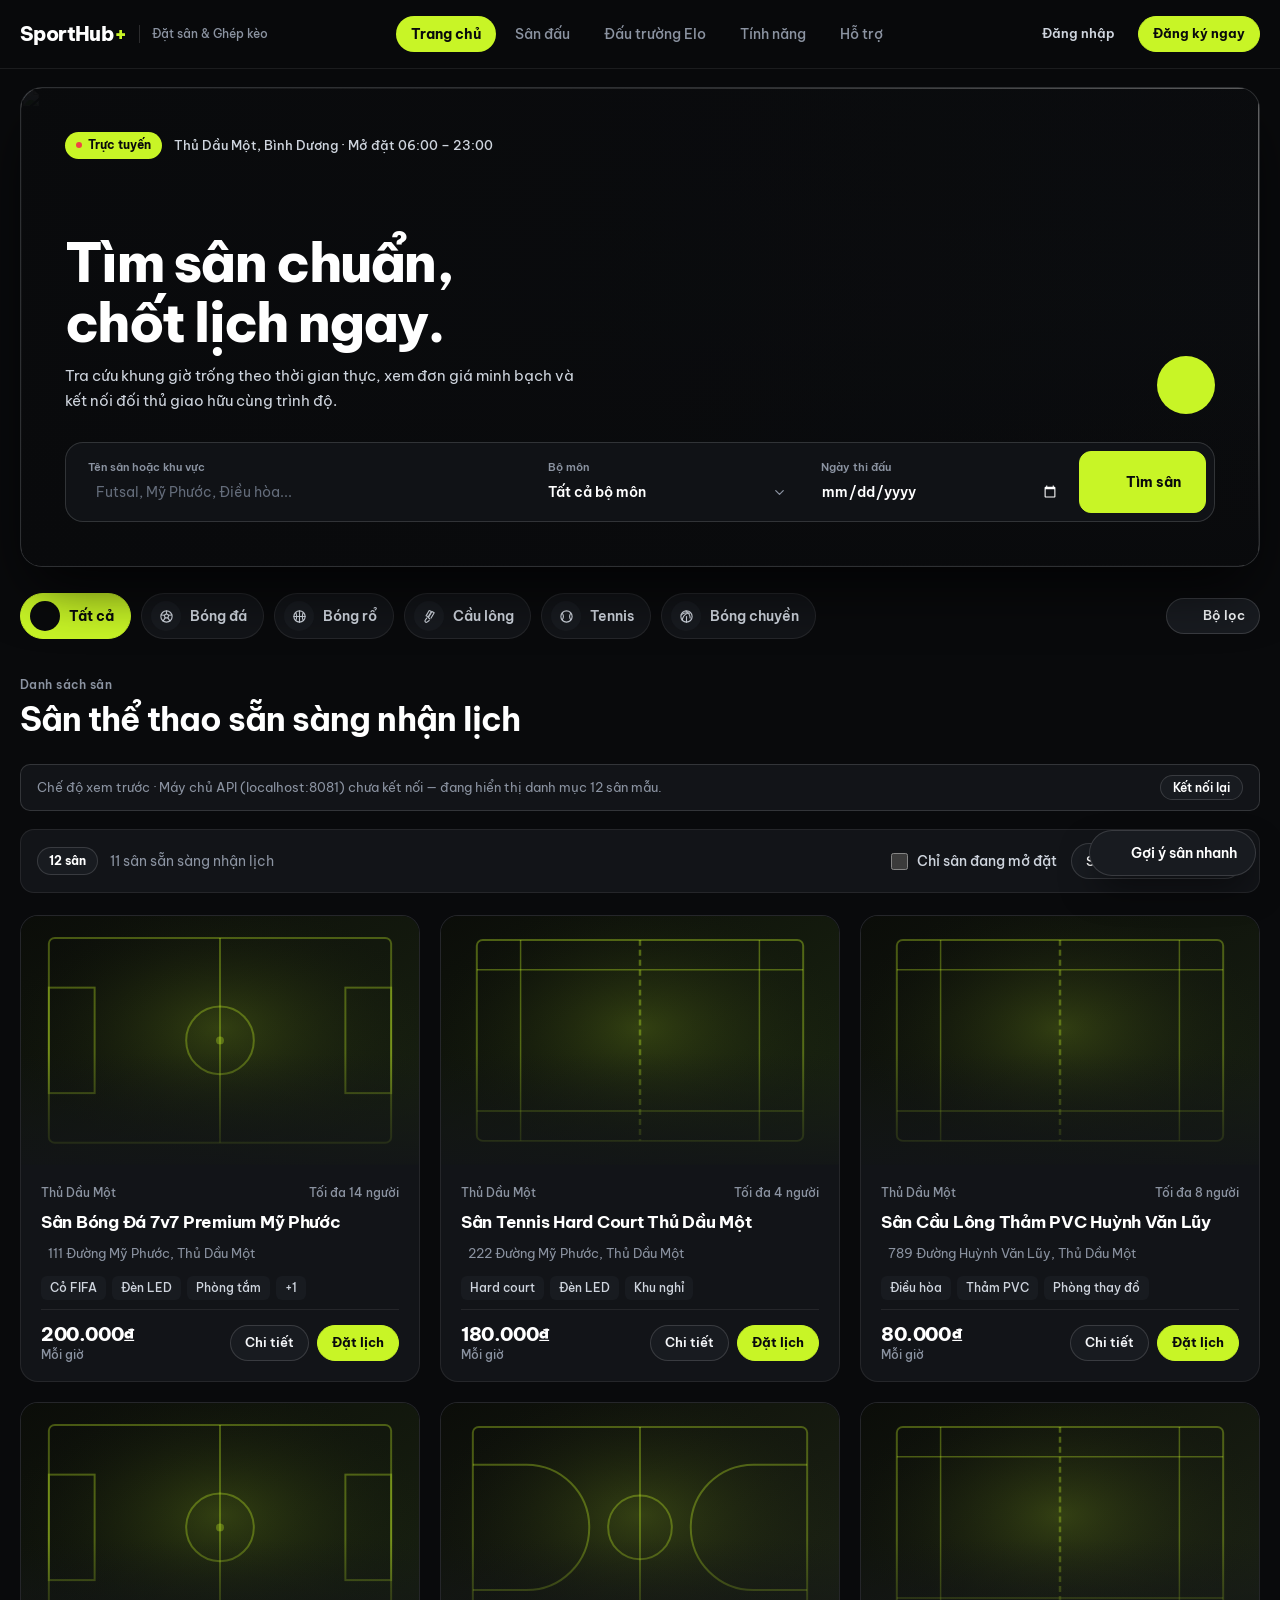
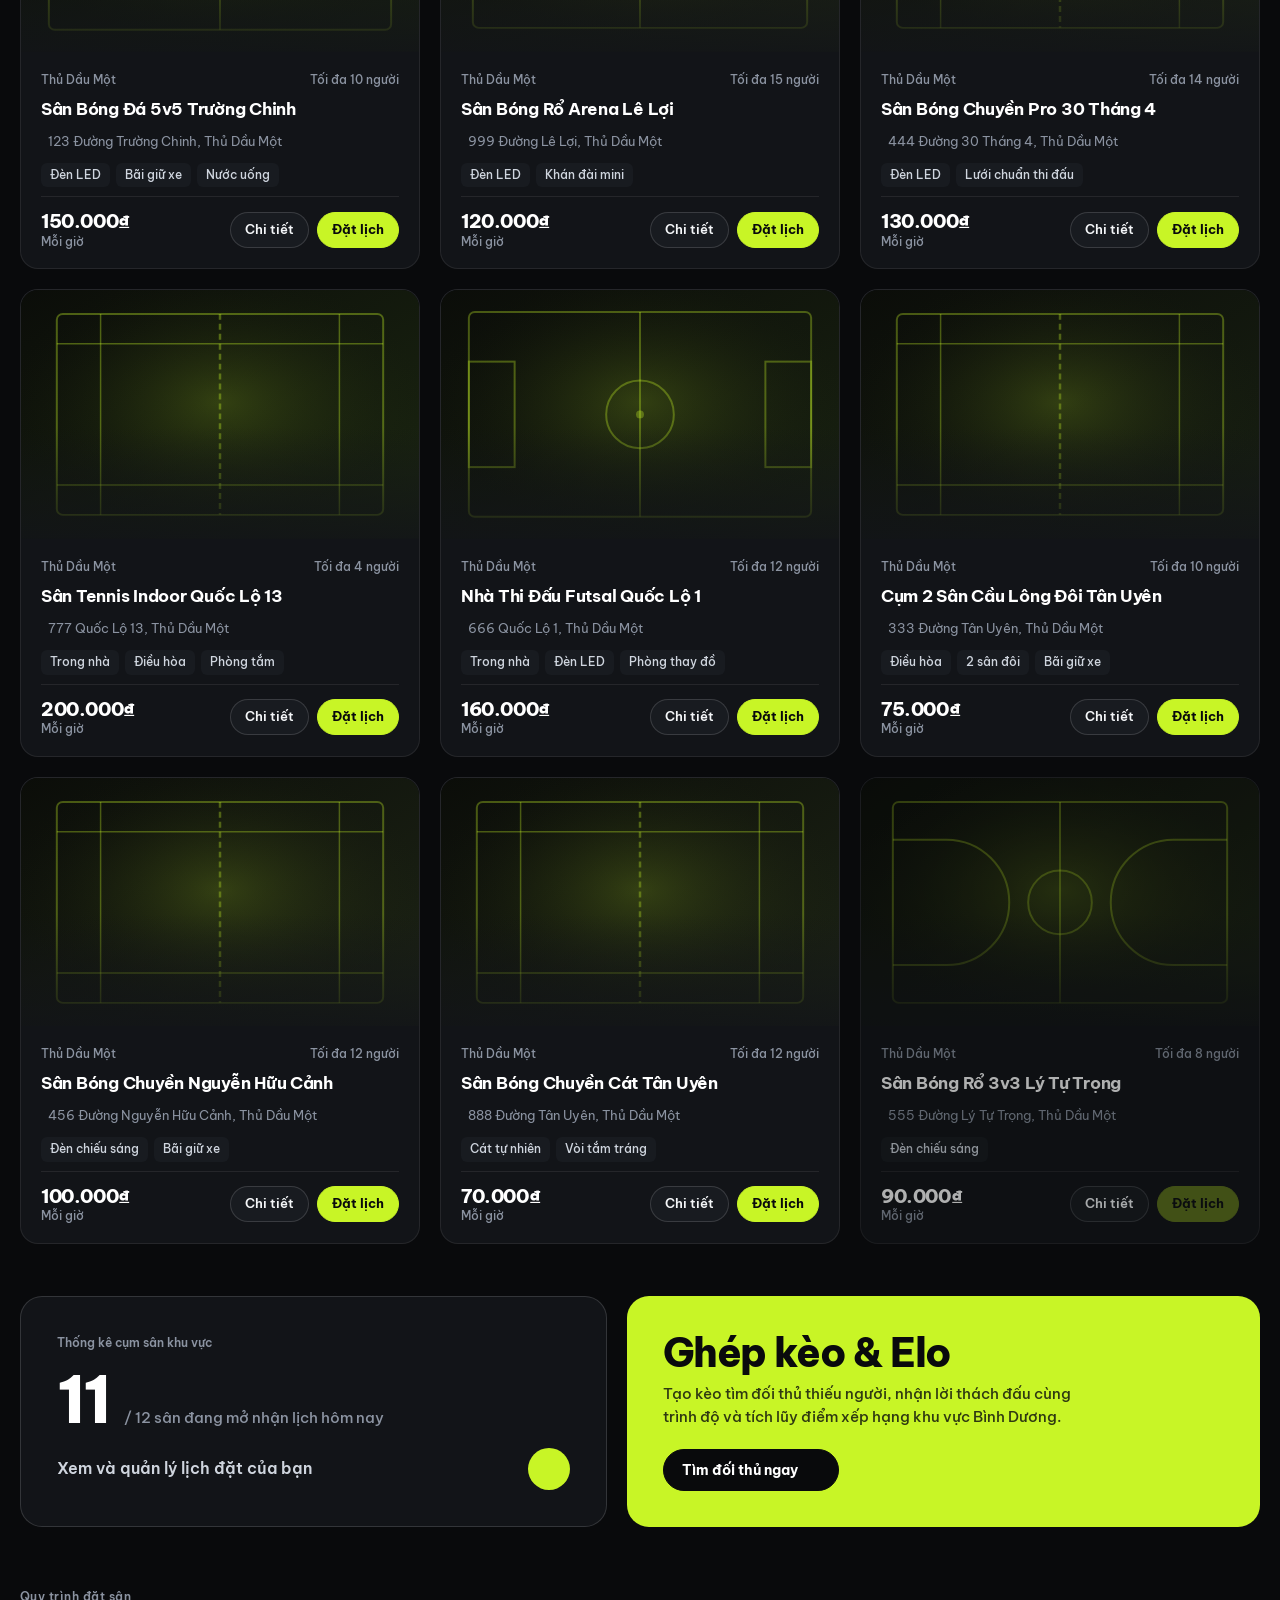
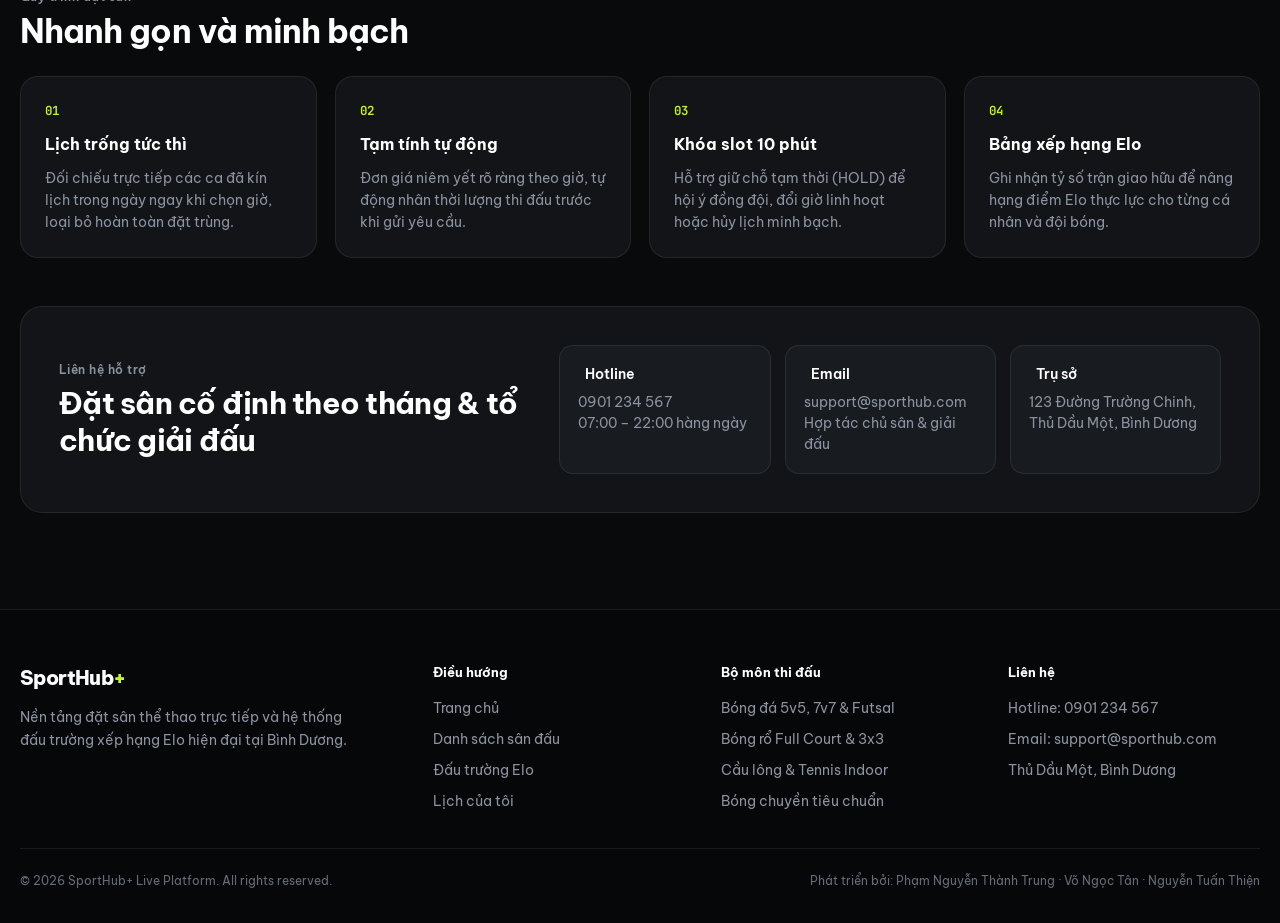
==== commit f11e15cf: "style(frontend): refine Vietnamese typography, neutral dark carbon surfaces, and match score pill" ====
--- a/Frontend/index.html
+++ b/Frontend/index.html
@@ -18,7 +18,7 @@
             <a href="index.html" class="navbar-brand" aria-label="Trang chủ SportHub">
                 <span class="brand-wordmark">
                     <span class="brand-title">Sport<em>Hub</em></span>
-                    <span class="brand-subtitle">Live Court Booking</span>
+                    <span class="brand-subtitle">Đặt sân &amp; Ghép kèo</span>
                 </span>
             </a>
 
@@ -118,18 +118,18 @@
 
                     <div class="hero-top-bar">
                         <div class="hero-live-cluster">
-                            <span class="live-volt-pill"><span class="live-volt-dot"></span>Live Booking</span>
-                            <span class="hero-matchup-tag">Thủ Dầu Một · Bình Dương — Khung giờ thực 06:00 – 23:00</span>
+                            <span class="live-volt-pill"><span class="live-volt-dot"></span>Trực tuyến</span>
+                            <span class="hero-matchup-tag">Thủ Dầu Một, Bình Dương · Mở đặt 06:00 – 23:00</span>
                         </div>
                     </div>
 
                     <div class="hero-body-row">
                         <div class="hero-headline-block">
-                            <h1>Chọn sân đỉnh<br><em>Ra sân ngay</em></h1>
-                            <p class="hero-lead">Kiểm tra lịch trống trực tiếp theo thời gian thực, chốt ca thi đấu chỉ trong 30 giây và tham gia bảng xếp hạng đối kháng Elo khu vực.</p>
+                            <h1>Tìm sân chuẩn,<br>chốt lịch ngay.</h1>
+                            <p class="hero-lead">Tra cứu khung giờ trống theo thời gian thực, xem đơn giá minh bạch và kết nối đối thủ giao hữu cùng trình độ.</p>
                         </div>
                         <a href="#fields" class="hero-play-orb" aria-label="Khám phá danh sách sân ngay">
-                            <i data-lucide="play" aria-hidden="true"></i>
+                            <i data-lucide="arrow-down-right" aria-hidden="true"></i>
                         </a>
                     </div>
 
@@ -268,8 +268,8 @@
         <section id="fields" class="fields-section result-section">
             <div class="container">
                 <div class="section-heading">
-                    <p class="eyebrow">Live Court Availability</p>
-                    <h2 class="section-title">Tâm điểm <em>sân đấu hôm nay</em></h2>
+                    <p class="eyebrow">Danh sách sân</p>
+                    <h2 class="section-title">Sân thể thao sẵn sàng nhận lịch</h2>
                 </div>
 
                 <div id="preview-mode-banner" class="preview-notice-strip hidden" role="status">
@@ -306,27 +306,27 @@
             <div class="container">
                 <div class="volt-bento-pair">
                     <div class="telemetry-dark-card">
-                        <span class="telemetry-kicker">Thủ Dầu Một · Live Court Index</span>
+                        <span class="telemetry-kicker">Thống kê cụm sân khu vực</span>
                         <div class="telemetry-stats-inline">
                             <span class="telemetry-giant-num" id="hero-available-fields">11</span>
-                            <span class="telemetry-compare">/ <span id="hero-total-fields">12</span> sân đang sẵn sàng nhận kèo</span>
+                            <span class="telemetry-compare">/ <span id="hero-total-fields">12</span> sân đang mở nhận lịch hôm nay</span>
                         </div>
                         <div class="telemetry-bottom">
-                            <strong>Quản lý lịch đặt &amp; giữ chỗ trực tiếp</strong>
+                            <strong>Xem và quản lý lịch đặt của bạn</strong>
                             <a href="my-bookings.html" class="telemetry-orb-btn" aria-label="Mở lịch đặt sân của tôi">
-                                <i data-lucide="link-2" aria-hidden="true"></i>
+                                <i data-lucide="arrow-up-right" aria-hidden="true"></i>
                             </a>
                         </div>
                     </div>
 
                     <div class="volt-promo-card">
                         <div>
-                            <div class="volt-promo-logo">SPORTHUB ELO+</div>
-                            <p class="volt-promo-copy">Thách đấu trực tiếp, ghép kèo thiếu người và tích lũy điểm xếp hạng phong độ khu vực Bình Dương.</p>
+                            <div class="volt-promo-logo">Ghép kèo &amp; Elo</div>
+                            <p class="volt-promo-copy">Tạo kèo tìm đối thủ thiếu người, nhận lời thách đấu cùng trình độ và tích lũy điểm xếp hạng khu vực Bình Dương.</p>
                         </div>
                         <div>
                             <a href="matches.html" class="btn btn-obsidian">
-                                <span>Vào đấu trường ngay</span>
+                                <span>Tìm đối thủ ngay</span>
                                 <i data-lucide="arrow-up-right" class="btn-icon" aria-hidden="true"></i>
                             </a>
                         </div>
@@ -339,8 +339,8 @@
         <section id="about" class="about-section">
             <div class="container">
                 <div class="section-heading">
-                    <p class="eyebrow">Platform Highlights</p>
-                    <h2 class="section-title">Trải nghiệm <em>tốc độ &amp; chuẩn xác</em></h2>
+                    <p class="eyebrow">Quy trình đặt sân</p>
+                    <h2 class="section-title">Nhanh gọn và minh bạch</h2>
                 </div>
                 <ul class="features-grid">
                     <li class="feature-card">
@@ -372,8 +372,8 @@
             <div class="container">
                 <div class="club-desk-banner">
                     <div class="club-desk-intro">
-                        <p class="eyebrow">24/7 Support Desk</p>
-                        <h2>Đặt lịch cố định theo tháng &amp; tổ chức giải đấu</h2>
+                        <p class="eyebrow">Liên hệ hỗ trợ</p>
+                        <h2>Đặt sân cố định theo tháng &amp; tổ chức giải đấu</h2>
                     </div>
                     <div class="contact-grid">
                         <div class="contact-item">
@@ -445,7 +445,7 @@
     <section id="chatbot-panel" class="chatbot-panel hidden" aria-label="Trợ lý gợi ý sân SportHub">
         <div class="chatbot-header">
             <div>
-                <p class="chatbot-eyebrow">SportHub+ AI Scout</p>
+                <p class="chatbot-eyebrow">Trợ lý chọn sân</p>
                 <h3>Tìm sân theo nhu cầu</h3>
             </div>
             <button id="chatbot-close" class="icon-btn" type="button" aria-label="Đóng trợ lý">
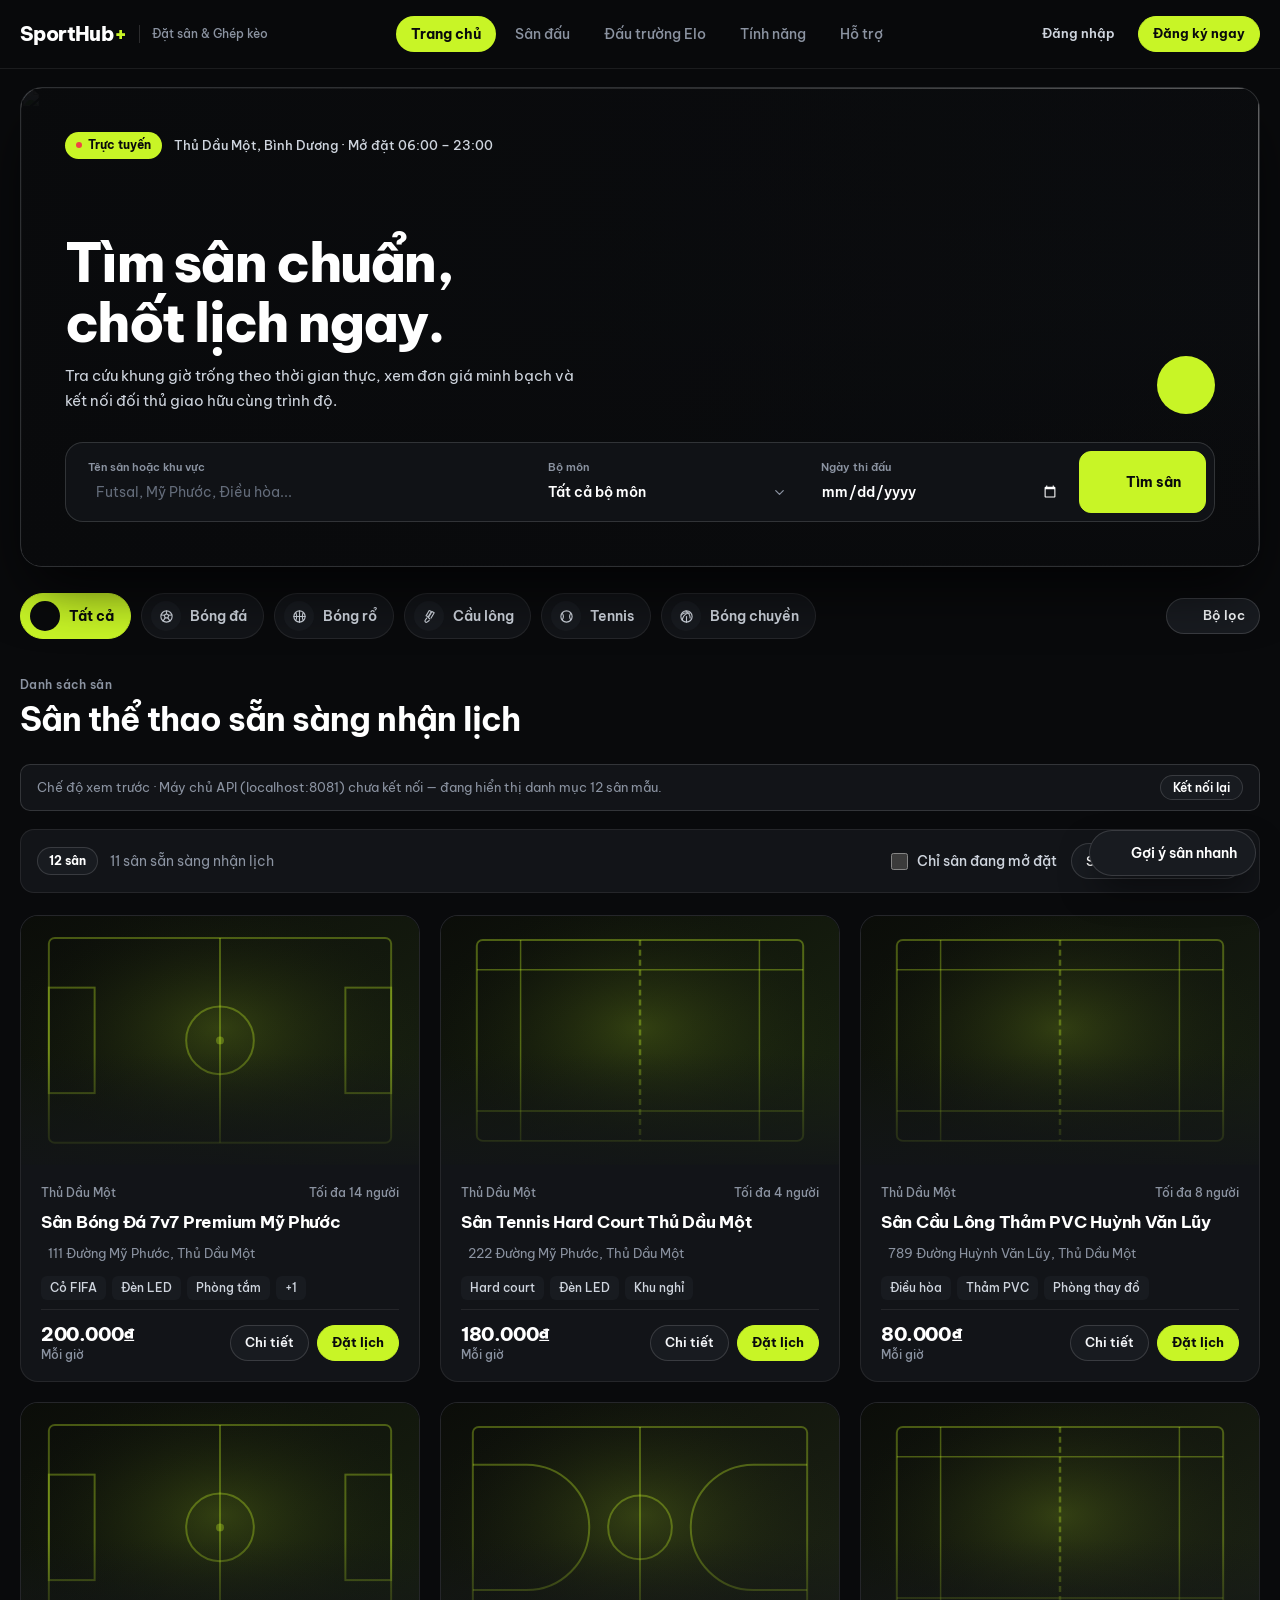
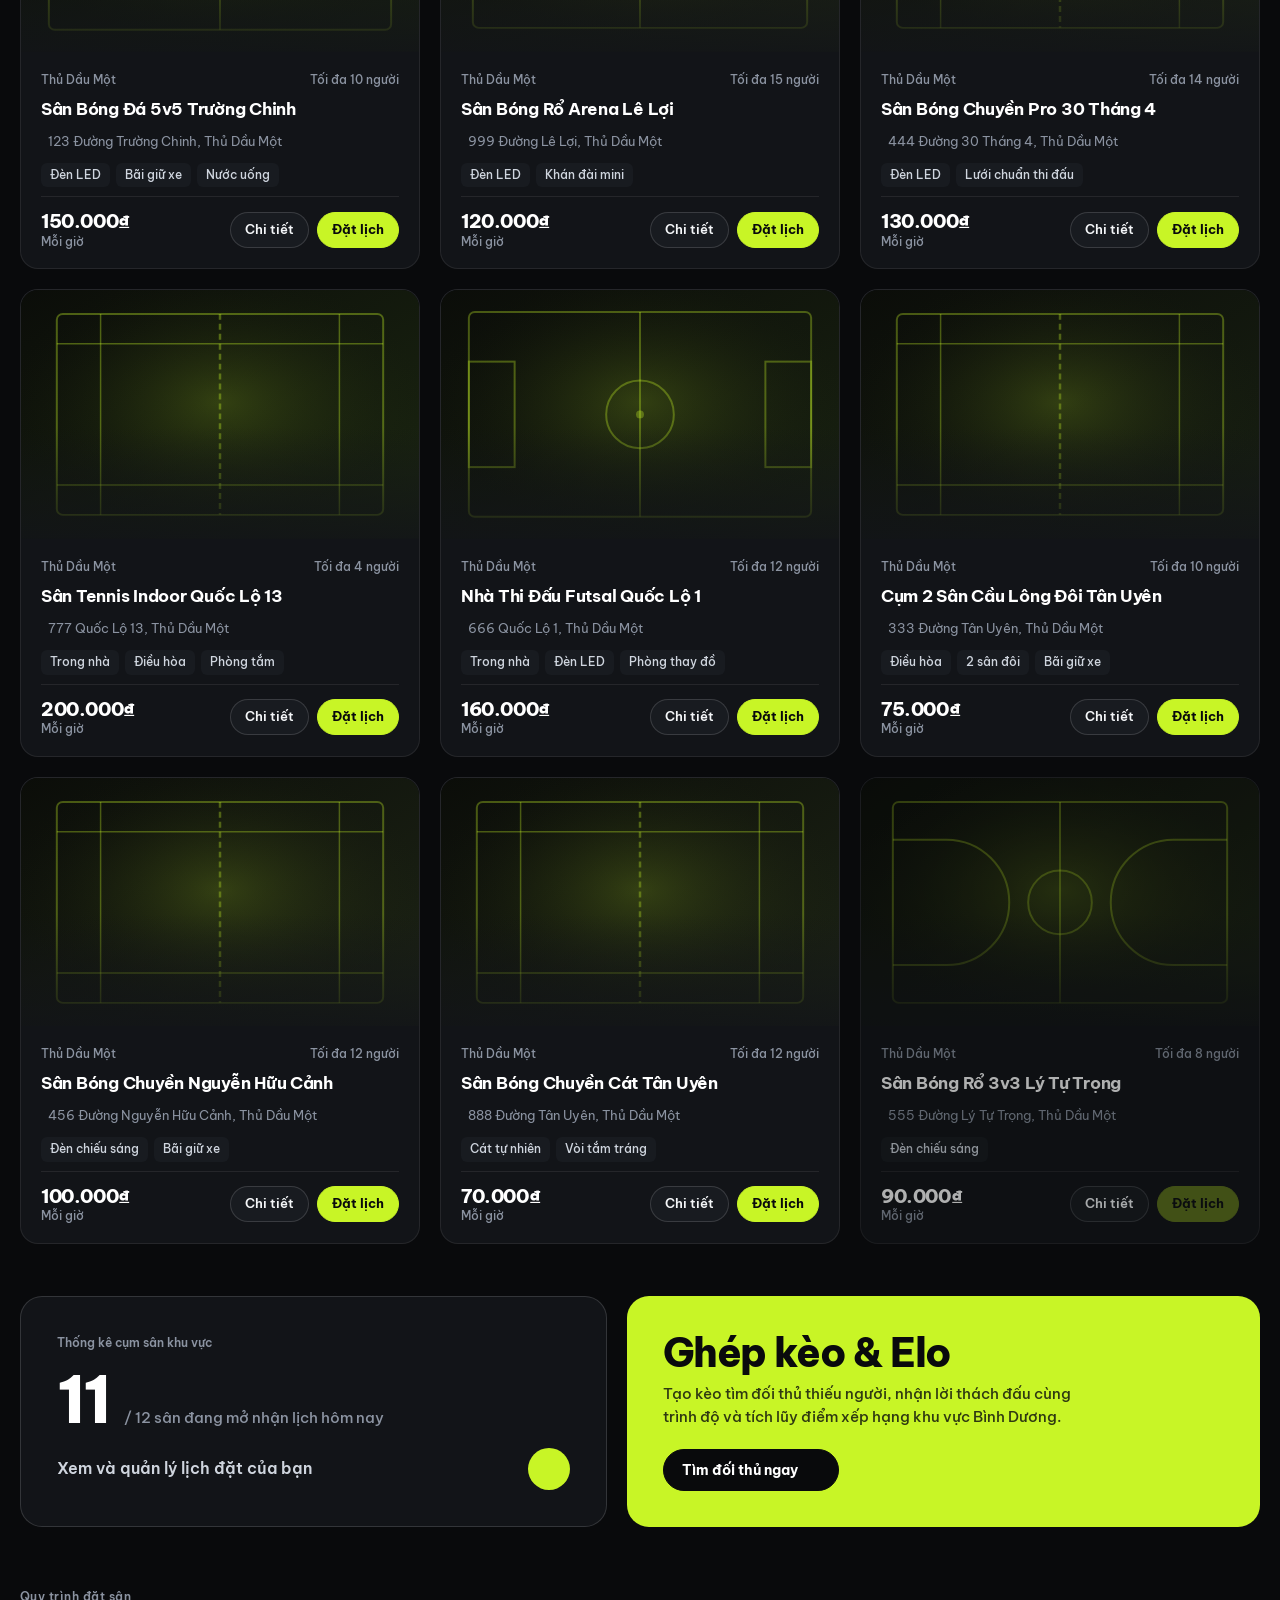
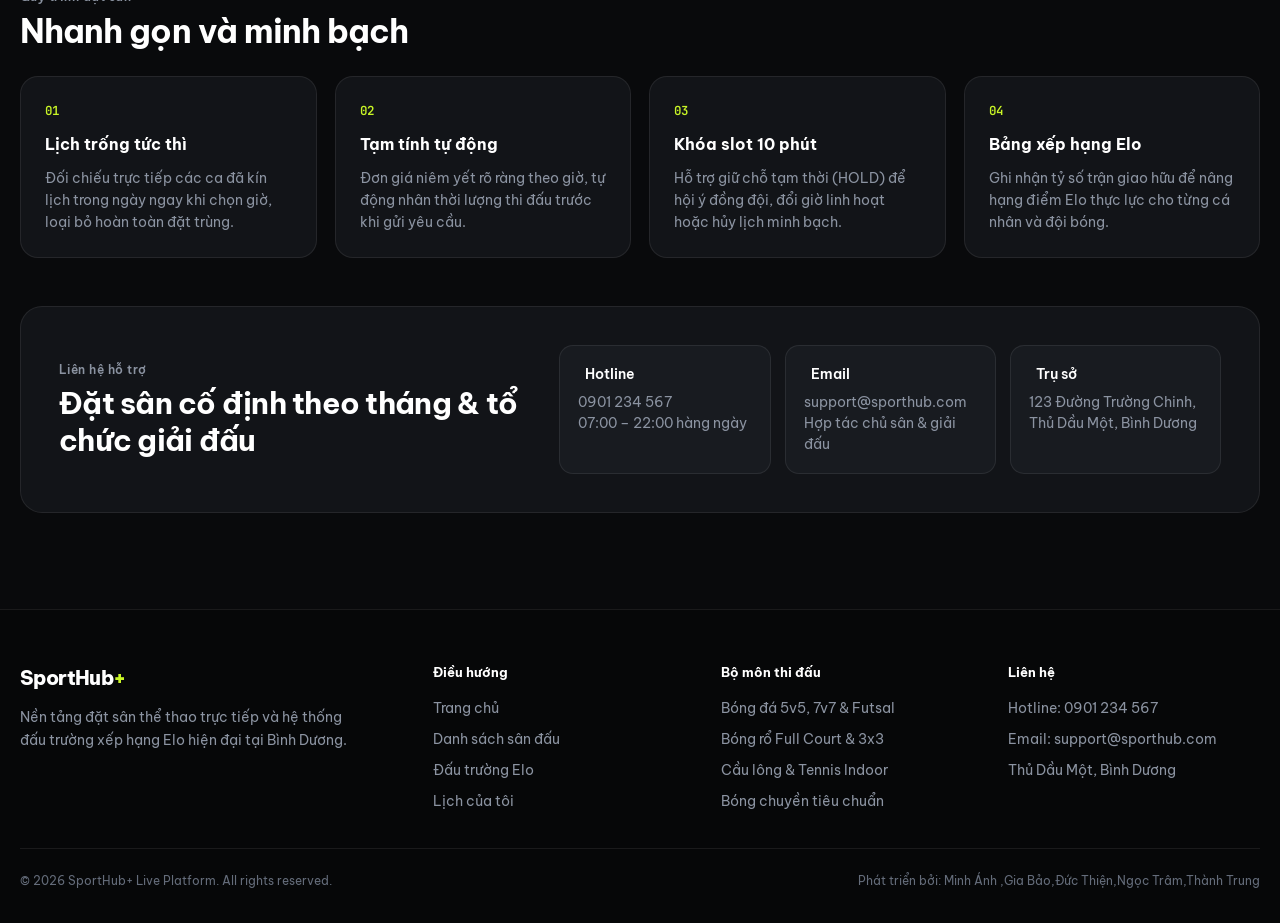
==== commit d7d57f06: "update: frontend" ====
--- a/Frontend/index.html
+++ b/Frontend/index.html
@@ -431,7 +431,7 @@
             </div>
             <div class="footer-copy">
                 <span>&copy; 2026 SportHub+ Live Platform. All rights reserved.</span>
-                <span>Phát triển bởi: Phạm Nguyễn Thành Trung · Võ Ngọc Tân · Nguyễn Tuấn Thiện</span>
+                <span>Phát triển bởi:  Minh Ánh ,Gia Bảo,Đức Thiện,Ngọc Trâm,Thành Trung</span>
             </div>
         </div>
     </footer>
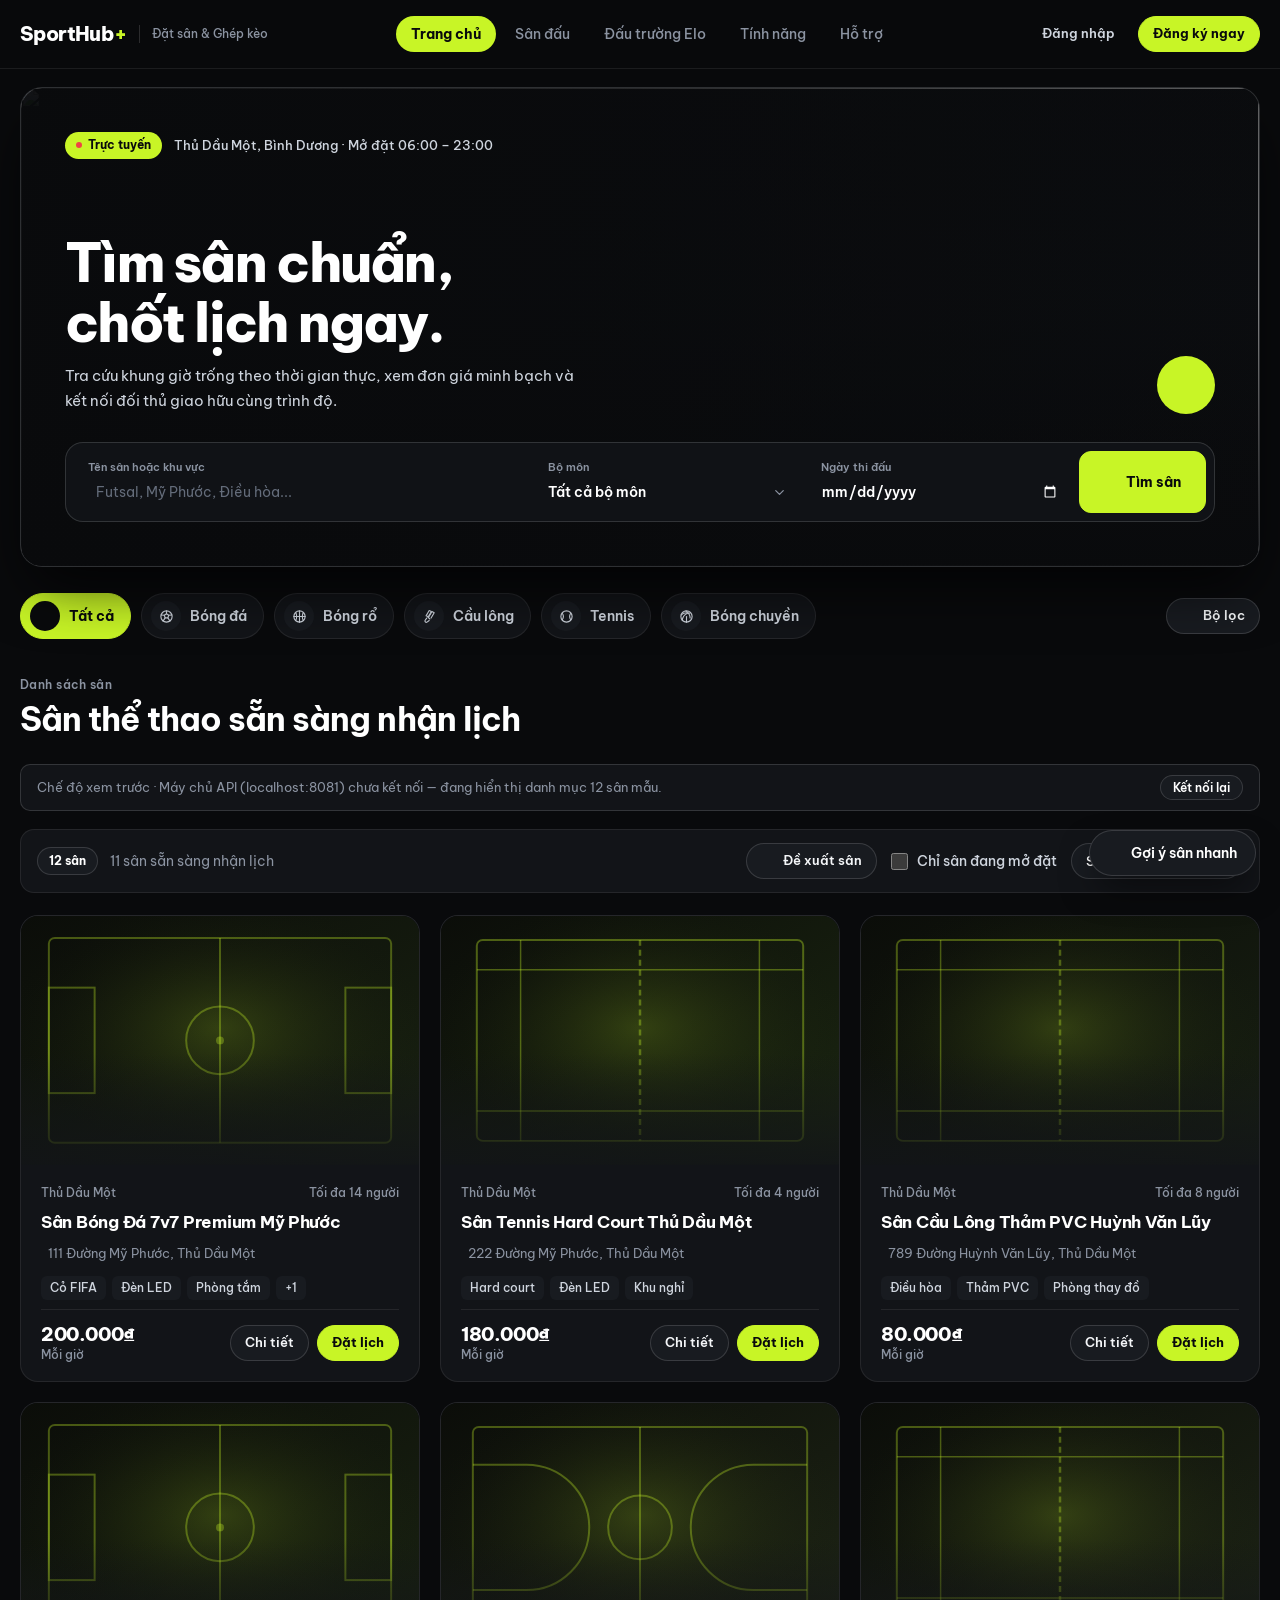
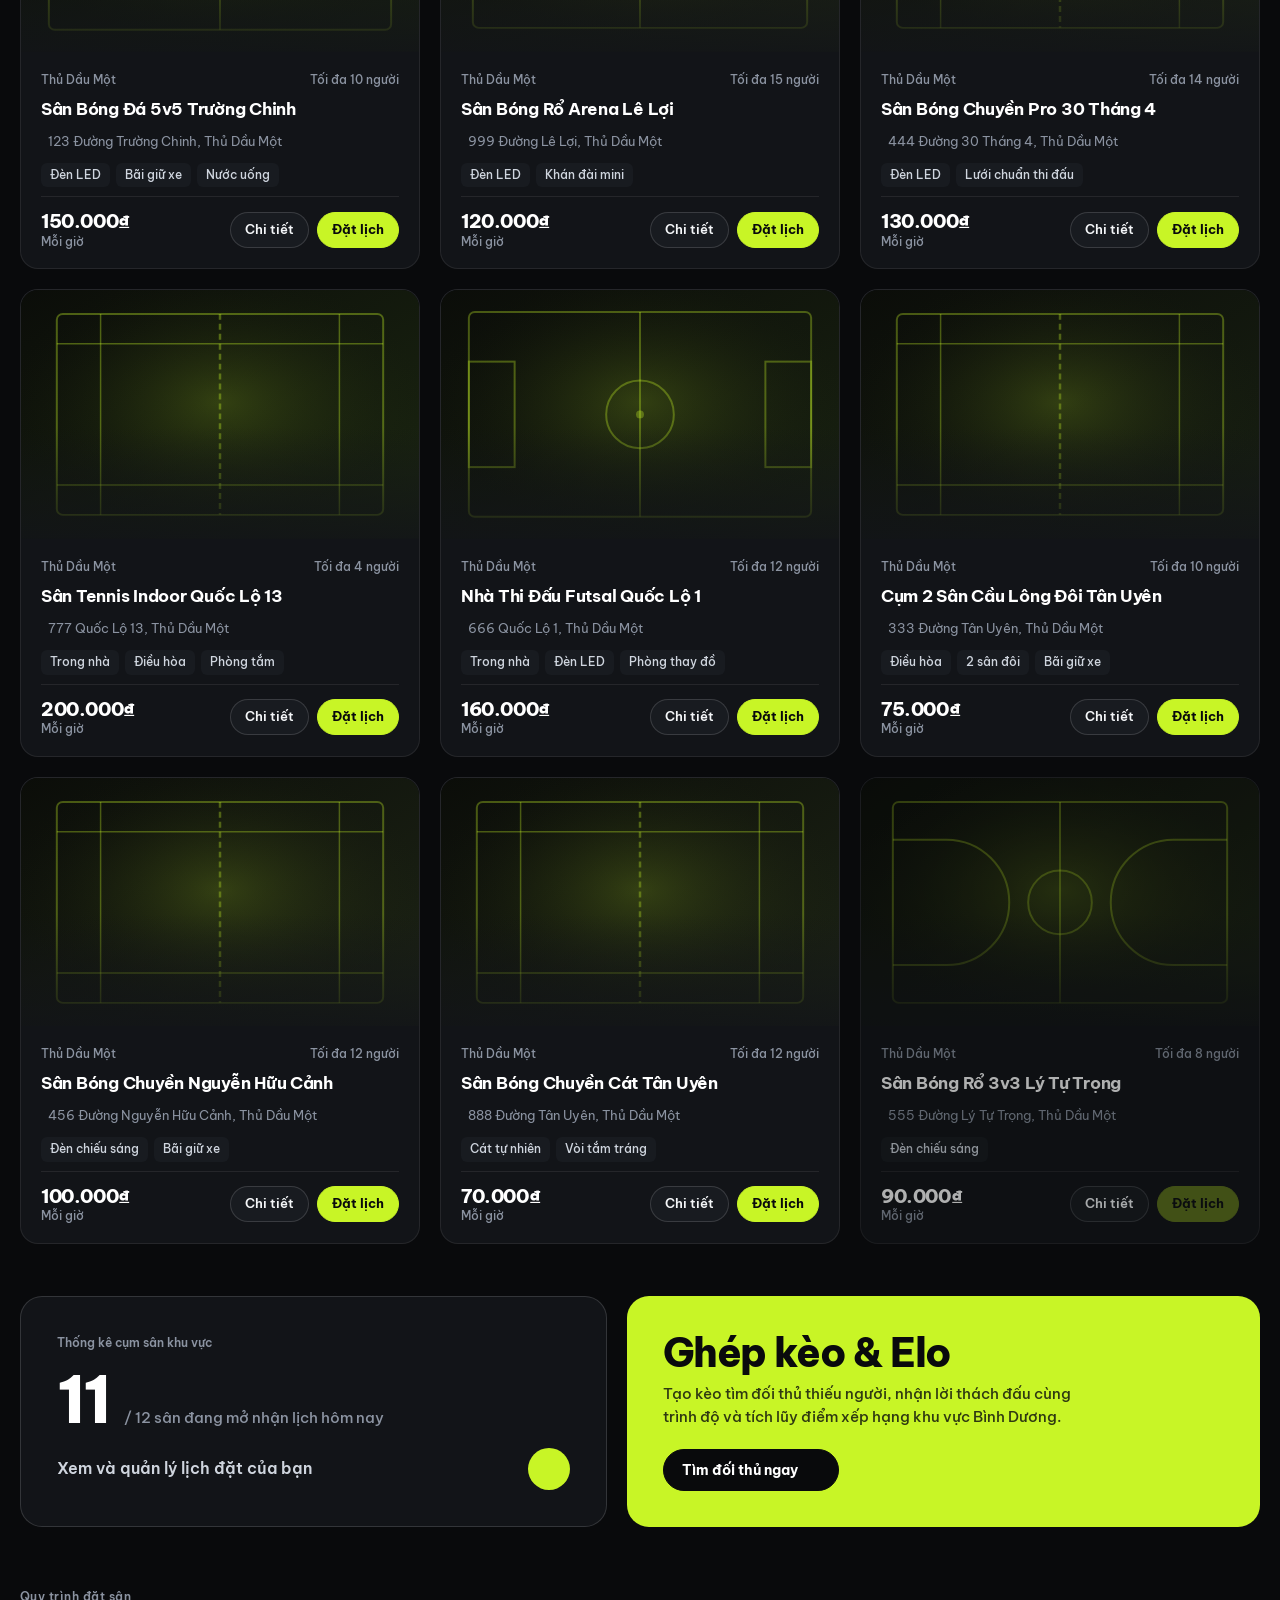
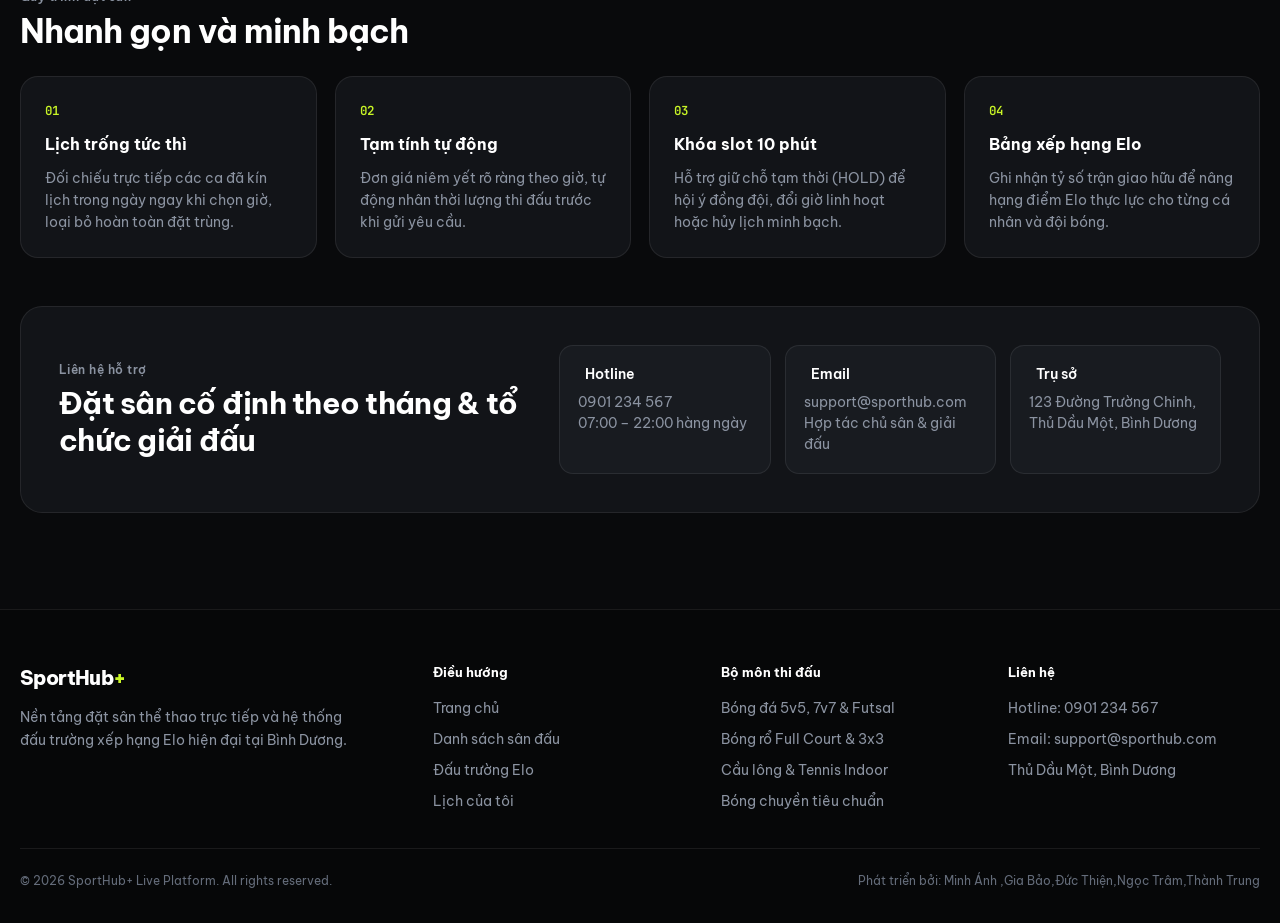
==== commit 60362d69: "feat: implement real-world venue verification, solo lobby, fair scoring, and booking lifecycle" ====
--- a/Frontend/index.html
+++ b/Frontend/index.html
@@ -283,6 +283,10 @@
                         <span id="results-available-note">Đang tải danh sách sân...</span>
                     </div>
                     <div class="results-controls">
+                        <button id="open-suggest-field-btn" class="btn btn-secondary btn-sm" type="button">
+                            <i data-lucide="map-pin-plus" class="btn-icon" aria-hidden="true"></i>
+                            <span>Đề xuất sân</span>
+                        </button>
                         <label class="checkbox-field">
                             <input id="available-only-toggle" type="checkbox">
                             <span>Chỉ sân đang mở đặt</span>
@@ -510,12 +514,29 @@
 
                     <div class="modal-details-card">
                         <div class="modal-detail-row"><i data-lucide="map-pin" aria-hidden="true"></i><span><strong>Địa chỉ:</strong> <span id="modal-field-location"></span></span></div>
+                        <div id="modal-field-map-row" class="modal-detail-row hidden"><i data-lucide="navigation" aria-hidden="true"></i><span><strong>Bản đồ:</strong> <a id="modal-field-map-link" class="social-profile-link" href="#" target="_blank" rel="noopener">Mở vị trí trên Google Maps</a></span></div>
                         <div class="modal-detail-row"><i data-lucide="file-text" aria-hidden="true"></i><span><strong>Mô tả:</strong> <span id="modal-field-description"></span></span></div>
+                        <div id="modal-field-owner-row" class="modal-detail-row hidden"><i data-lucide="user-round" aria-hidden="true"></i><span><strong>Chủ sân:</strong> <a id="modal-field-owner-link" class="social-profile-link" href="#">Xem hồ sơ và liên hệ</a></span></div>
                         <div id="modal-field-amenities" class="field-amenities"></div>
+                        <div style="margin-top:10px;display:flex;gap:8px;flex-wrap:wrap;">
+                            <button id="open-report-field-btn" class="btn btn-ghost btn-sm" type="button">
+                                <i data-lucide="flag" class="btn-icon" aria-hidden="true"></i>
+                                <span>Báo cáo sai thông tin</span>
+                            </button>
+                        </div>
                     </div>
                 </div>
 
                 <div class="booking-panel">
+                    <div id="community-field-panel" class="hold-option-card hidden" style="padding:18px;margin-bottom:12px;">
+                        <h3 class="booking-panel-title" style="margin-bottom:6px;">Sân cộng đồng · Chưa đặt online</h3>
+                        <p class="secondary-text" style="margin-bottom:14px;">Khu vực này chưa có chủ sân liên kết xác thực. Bạn vẫn có thể hẹn bạn bè hoặc tìm đối thủ thi đấu tại địa điểm này, hoặc gửi yêu cầu nhận quyền quản lý nếu bạn là chủ sân.</p>
+                        <div class="modal-actions" style="flex-wrap:wrap;">
+                            <a id="community-create-match-link" class="btn btn-primary btn-sm" href="matches.html">Tạo kèo tại sân này</a>
+                            <button id="open-claim-field-btn" class="btn btn-secondary btn-sm" type="button">Tôi là chủ sân (Claim)</button>
+                        </div>
+                    </div>
+                    <div id="online-booking-container">
                     <div>
                         <h3 class="booking-panel-title">Đặt lịch sân này</h3>
                         <p class="secondary-text">Chọn ngày thi đấu để kiểm tra khung giờ trống trực tiếp.</p>
@@ -554,6 +575,11 @@
                         </div>
 
                         <label class="form-field">
+                            <span>Số người dự kiến (tùy chọn)</span>
+                            <input id="booking-expected-players" name="expectedPlayers" type="number" min="1" max="100" placeholder="VD: 10 hoặc 14">
+                        </label>
+
+                        <label class="form-field">
                             <span>Ghi chú cho chủ sân</span>
                             <textarea id="booking-notes" name="notes" rows="2" placeholder="Yêu cầu thêm (thuê bóng, áo bib, số lượng người)..."></textarea>
                         </label>
@@ -582,8 +608,105 @@
                         </div>
                         <p id="booking-feedback" class="booking-feedback hidden" role="status"></p>
                     </form>
-                </div>
-            </div>
+                    </div>
+                </div>
+            </div>
+        </div>
+    </div>
+
+    <!-- Suggest Community Field Modal -->
+    <div id="suggest-field-modal" class="modal hidden" role="dialog" aria-modal="true" aria-labelledby="suggest-field-title" aria-hidden="true">
+        <div class="modal-content modal-sm" tabindex="-1">
+            <div class="modal-header">
+                <div>
+                    <h2 id="suggest-field-title">Đề xuất sân cộng đồng</h2>
+                    <p class="secondary-text">Khu vực bạn chưa có chủ sân? Đóng góp sân công cộng để cộng đồng hẹn kèo.</p>
+                </div>
+                <button class="close-modal" type="button" data-close-index-modal aria-label="Đóng"><i data-lucide="x" aria-hidden="true"></i></button>
+            </div>
+            <form id="suggest-field-form" class="booking-form" novalidate>
+                <label class="form-field"><span>Tên sân *</span><input id="suggest-name" type="text" placeholder="VD: Sân bóng công viên KDC Hiệp Thành" required></label>
+                <div class="booking-grid">
+                    <label class="form-field">
+                        <span>Môn thể thao *</span>
+                        <select id="suggest-sport" required>
+                            <option value="FOOTBALL">Bóng đá</option>
+                            <option value="VOLLEYBALL">Bóng chuyền</option>
+                            <option value="BADMINTON">Cầu lông</option>
+                            <option value="BASKETBALL">Bóng rổ</option>
+                            <option value="TENNIS">Tennis</option>
+                        </select>
+                    </label>
+                    <label class="form-field"><span>Sức chứa</span><input id="suggest-capacity" type="number" min="1" max="100" value="10"></label>
+                </div>
+                <label class="form-field"><span>Địa chỉ *</span><input id="suggest-location" type="text" placeholder="Số nhà, tên đường..." required></label>
+                <div class="booking-grid">
+                    <label class="form-field"><span>Thành phố</span><input id="suggest-city" type="text" placeholder="Thủ Dầu Một"></label>
+                    <label class="form-field"><span>Tỉnh</span><input id="suggest-province" type="text" placeholder="Bình Dương"></label>
+                    <label class="form-field"><span>Vĩ độ (Latitude)</span><input id="suggest-lat" type="number" step="0.000001" placeholder="10.980400"></label>
+                    <label class="form-field"><span>Kinh độ (Longitude)</span><input id="suggest-lng" type="number" step="0.000001" placeholder="106.651900"></label>
+                </div>
+                <label class="form-field"><span>Link bản đồ (tùy chọn)</span><input id="suggest-map-url" type="url" placeholder="https://maps.google.com/..."></label>
+                <label class="form-field"><span>Mô tả</span><textarea id="suggest-desc" rows="2" placeholder="Sân công cộng, mở tự do..."></textarea></label>
+                <div class="modal-actions">
+                    <button id="suggest-submit-btn" class="btn btn-primary" type="submit">Gửi Admin duyệt</button>
+                    <button class="btn btn-secondary" type="button" data-close-index-modal>Đóng</button>
+                </div>
+                <p id="suggest-feedback" class="booking-feedback hidden" role="alert"></p>
+            </form>
+        </div>
+    </div>
+
+    <!-- Claim Field Ownership Modal -->
+    <div id="claim-field-modal" class="modal hidden" role="dialog" aria-modal="true" aria-labelledby="claim-field-title" aria-hidden="true">
+        <div class="modal-content modal-sm" tabindex="-1">
+            <div class="modal-header">
+                <div>
+                    <h2 id="claim-field-title">Xác minh quyền chủ sân</h2>
+                    <p id="claim-field-subtitle" class="secondary-text"></p>
+                </div>
+                <button class="close-modal" type="button" data-close-index-modal aria-label="Đóng"><i data-lucide="x" aria-hidden="true"></i></button>
+            </div>
+            <form id="claim-field-form" class="booking-form" novalidate>
+                <label class="form-field"><span>Link Google Maps của sân</span><input id="claim-map-url" type="url" placeholder="https://maps.google.com/..."></label>
+                <label class="form-field"><span>Ảnh giấy tờ / bảng giá tại sân (upload nội bộ)</span><input id="claim-evidence-file" type="file" accept=".jpg,.jpeg,.png,.webp,.pdf"></label>
+                <label class="form-field"><span>Thông tin chứng minh quyền sở hữu *</span><textarea id="claim-notes" rows="3" placeholder="Tên chủ sân, SĐT liên hệ quầy đặt sân, mã số hộ kinh doanh..." required></textarea></label>
+                <div class="modal-actions">
+                    <button id="claim-submit-btn" class="btn btn-primary" type="submit">Gửi yêu cầu xác minh</button>
+                    <button class="btn btn-secondary" type="button" data-close-index-modal>Đóng</button>
+                </div>
+                <p id="claim-feedback" class="booking-feedback hidden" role="alert"></p>
+            </form>
+        </div>
+    </div>
+
+    <!-- Report Field Modal -->
+    <div id="report-field-modal" class="modal hidden" role="dialog" aria-modal="true" aria-labelledby="report-field-title" aria-hidden="true">
+        <div class="modal-content modal-sm" tabindex="-1">
+            <div class="modal-header">
+                <div>
+                    <h2 id="report-field-title">Báo cáo sân sai thông tin</h2>
+                    <p id="report-field-subtitle" class="secondary-text"></p>
+                </div>
+                <button class="close-modal" type="button" data-close-index-modal aria-label="Đóng"><i data-lucide="x" aria-hidden="true"></i></button>
+            </div>
+            <form id="report-field-form" class="booking-form" novalidate>
+                <label class="form-field">
+                    <span>Lý do báo cáo *</span>
+                    <select id="report-reason" required>
+                        <option value="Sân không tồn tại / Địa chỉ giả">Sân không tồn tại / Địa chỉ giả</option>
+                        <option value="Sai giá niêm yết hoặc phụ thu vô lý">Sai giá niêm yết hoặc phụ thu vô lý</option>
+                        <option value="Sân đã đóng cửa / ngừng hoạt động">Sân đã đóng cửa / ngừng hoạt động</option>
+                        <option value="Mạo danh chủ sân">Mạo danh chủ sân</option>
+                    </select>
+                </label>
+                <label class="form-field"><span>Chi tiết bổ sung</span><textarea id="report-details" rows="3" placeholder="Mô tả cụ thể vấn đề bạn gặp phải..."></textarea></label>
+                <div class="modal-actions">
+                    <button id="report-submit-btn" class="btn btn-danger" type="submit">Gửi báo cáo</button>
+                    <button class="btn btn-secondary" type="button" data-close-index-modal>Đóng</button>
+                </div>
+                <p id="report-feedback" class="booking-feedback hidden" role="alert"></p>
+            </form>
         </div>
     </div>
 
--- a/Frontend/css/style.css
+++ b/Frontend/css/style.css
@@ -5,3 +5,4 @@
 @import url("bookings.css");
 @import url("admin.css");
 @import url("matches.css");
+@import url("social.css");
